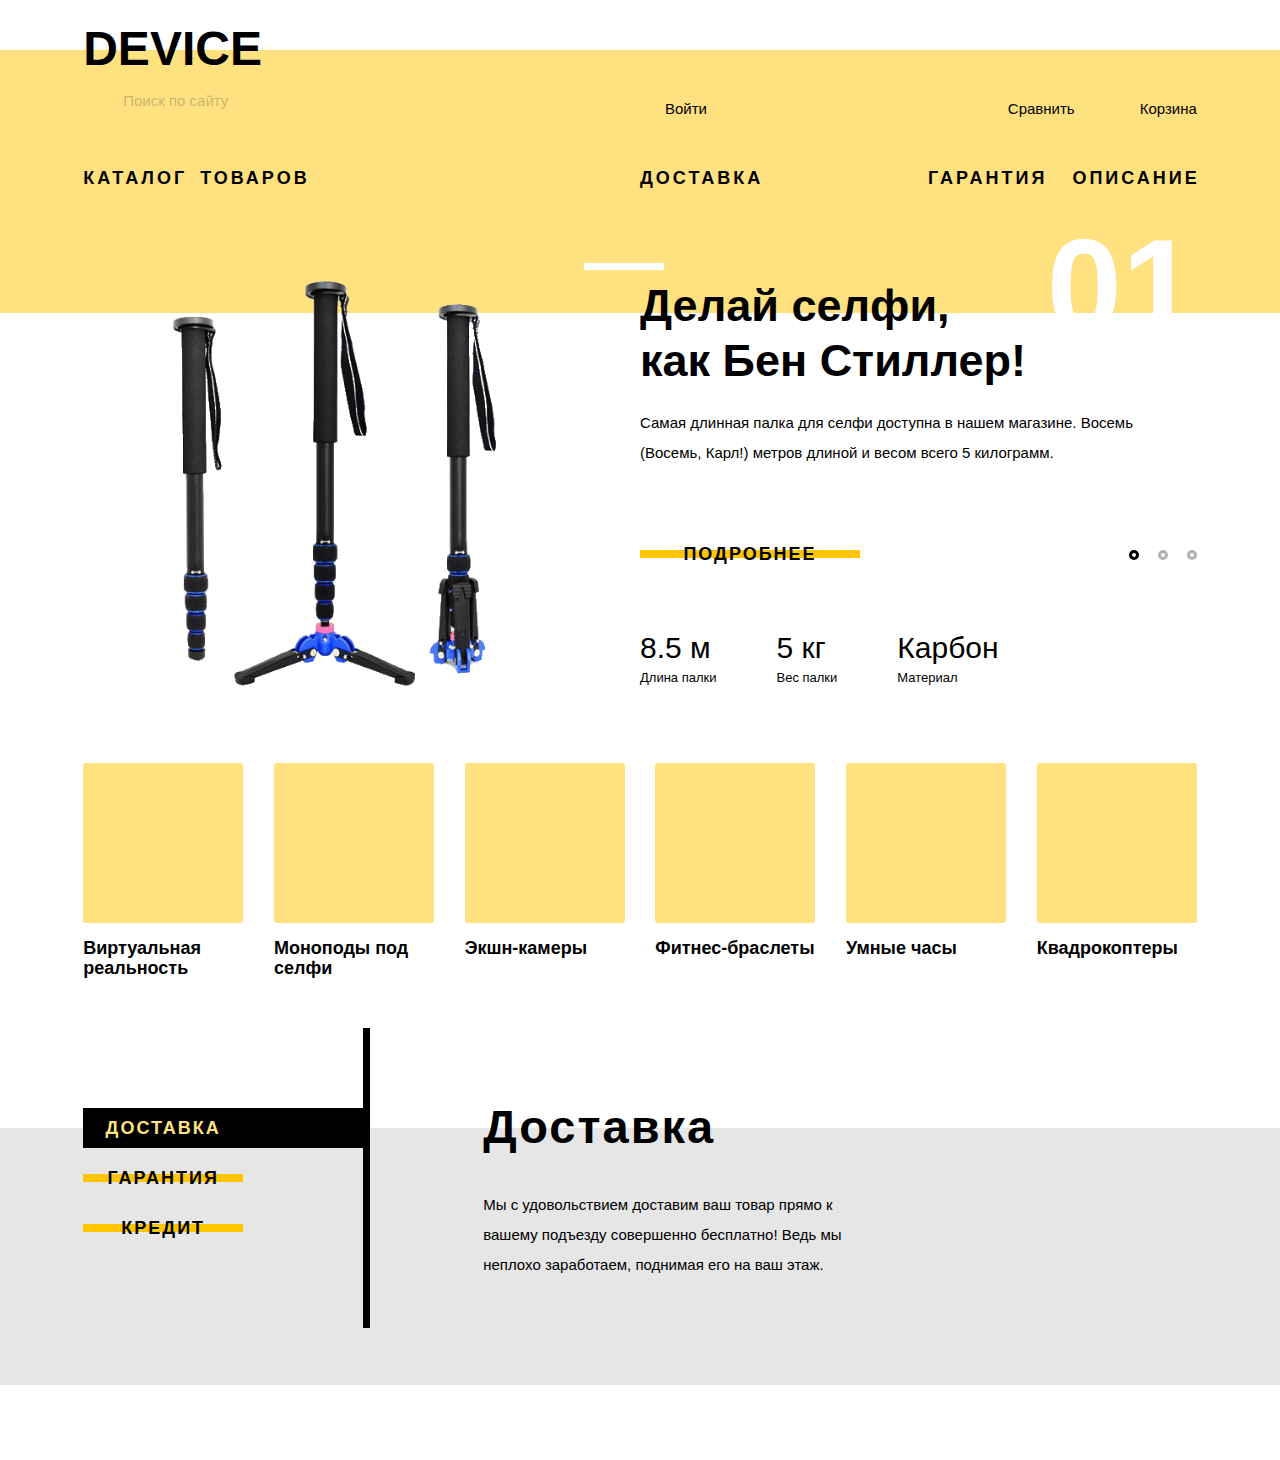
==== device/index.html @ 0581a202 "initial device" ====
<!DOCTYPE html><html lang="ru"><head>	<meta charset="UTF-8">	<meta name="viewport" content="width=device-width, initial-scale=1">	<title>Device</title>	<link rel="stylesheet" href="css/normalize.css">	<link rel="stylesheet" href="css/style.min.css">	<link rel="stylesheet" href="css/smooth-display.css"><link rel="apple-touch-icon" sizes="180x180" href="img/icons/apple-touch-icon.png">
<link rel="icon" type="image/png" sizes="32x32" href="img/icons/favicon-32x32.png">
<link rel="icon" type="image/png" sizes="16x16" href="img/icons/favicon-16x16.png">
<link rel="manifest" href="img/icons/manifest.json">
<link rel="mask-icon" href="img/icons/safari-pinned-tab.svg" color="#4a4a4a">
<link rel="shortcut icon" href="img/icons/favicon.ico">
<meta name="apple-mobile-web-app-title" content="Device">
<meta name="application-name" content="Device">
<meta name="msapplication-TileColor" content="#e6e6e6">
<meta name="msapplication-TileImage" content="img/icons/mstile-144x144.png">
<meta name="msapplication-config" content="img/icons/browserconfig.xml">
<meta name="theme-color" content="#f7f7f7"></head><body>	<header class="header">		<div class="header__wrapper">			<h1 class="logo logo--black"><span class="header__title">Магазин электронных товаров</span> <a>Device</a></h1>					<nav class="main-nav main-nav--closed main-nav--nojs">				<button type="button" class="hamburger"></button>				<div class="main-nav__wrapper">					<ul class="menu-user menu-user--header">						<li><a href="" class="menu-user__link menu-user__link--enter">Войти</a></li>						<li><a href="" class="menu-user__link menu-user__link--compare">Сравнить</a></li>						<li><a href="" class="menu-user__link menu-user__link--cart">Корзина</a></li>					</ul>					<ul class="menu-main menu-main--header">						<li class="menu-main__item catalog-menu"><a class="menu-main__link catalog-menu__title" href="#">Каталог <span class="menu-main__vh">товаров</span></a>							<ul class="catalog-menu__items">								<li class="catalog-menu__list">									<ul>										<li class="catalog-menu__item "><a href="">Виртуальная реальность</a></li>										<li class="catalog-menu__item "><a href="">Моноподы для селфи</a></li>										<li class="catalog-menu__item "><a href="">Экшн-камеры</a></li>										<li class="catalog-menu__item "><a href="">Экшн-камеры</a></li>									</ul>								</li>								<li class="catalog-menu__list">									<ul>										<li class="catalog-menu__item "><a href="">Фитнесс-браслеты</a></li>										<li class="catalog-menu__item "><a href="">Умные часы</a></li>									</ul>								</li>								<li class="catalog-menu__list">									<ul>										<li class="catalog-menu__item "><a href="">Квадрокоптеры</a></li>									</ul>								</li>							</ul>						</li>						<li class="menu-main__item"><a class="menu-main__link" href="#">Доставка</a></li>						<li class="menu-main__item"><a class="menu-main__link" href="#">Гарантия</a></li>						<li class="menu-main__item"><a class="menu-main__link" href="#">Описание</a></li>					</ul>				</div>			</nav>			<form class="search">				<label for="search-input"></label>				<input type="text" placeholder="Поиск по сайту" id="search-input">				<a href="#" class="search__btn">Найти</a>									</form>		</div>	</header>	<article class="top-goods">		<div class="top-goods__wrapper slyder">			<h2 class="top-goods__title">Популярные товары</h2>			<input type="radio" checked name="top-goods-toogle" class="slyder__input" id="top-goods-input-1">			<input type="radio" name="top-goods-toogle" class="slyder__input" id="top-goods-input-2">			<input type="radio" name="top-goods-toogle" class="slyder__input" id="top-goods-input-3">			<div class="top-goods__items slyder__items">				<section class="top-goods__item top-goods__item--self slyder__item--f">					<h3 class="top-goods__item-title">Палка для селфи</h3>					<div class="top-goods__image">						<img src="img/self.png" alt="Палка для селфи">					</div>					<div class="top-goods__content">						<strong class="top-goods__appeal">Делай селфи, <br>	как Бен Стиллер! </strong>						<p class="top-goods__desctiption">Самая длинная палка для селфи доступна в нашем магазине. Восемь (Восемь, Карл!) метров длиной и весом всего 5 килограмм.</p>						<section class="top-goods__features">							<h4 class="top-goods__features-title">Характеристики</h4>							<p class="top-goods__features-block">								<b class="top-goods__features-text">Длина палки</b>								<span class="top-goods__features-index">8.5 м</span>							</p>							<p class="top-goods__features-block">								<b class="top-goods__features-text">Вес палки</b>								<span class="top-goods__features-index">5 кг</span>							</p>							<p class="top-goods__features-block">								<b class="top-goods__features-text">Материал</b>								<span class="top-goods__features-index">Карбон</span>							</p>						</section>						<a href="" class="btn__unfold top-goods__features-btn">Подробнее</a>					</div>				</section>				<section class="top-goods__item top-goods__item--braslet slyder__item--f">					<h3 class="top-goods__item-title">Фитнес браслеты</h3>					<div class="top-goods__image">						<img src="img/braslet.png" alt="Фитнес браслет">					</div>					<div class="top-goods__content">						<strong class="top-goods__appeal">Худеем <br>правильно!</strong>						<p class="top-goods__desctiption">Мотивирующие фитнесс-браслеты помогут найти в себе силы не пропускать занятия и соблюдать диету.</p>						<section class="top-goods__features">							<h4 class="top-goods__features-title">Характеристики</h4>							<p class="top-goods__features-block">								<b class="top-goods__features-text">Без подзарядки</b>								<span class="top-goods__features-index">48 часов</span>							</p>						</section>						<a href="" class="btn__unfold top-goods__features-btn">Подробнее</a>					</div>				</section>				<section class="top-goods__item top-goods__item--dron slyder__item--f">					<h3 class="top-goods__item-title">Дрон</h3>					<div class="top-goods__image top-goods__image--small">						<img src="img/dron.png" alt="Дрон">					</div>					<div class="top-goods__content">						<strong class="top-goods__appeal">Порхает как бабочка,<br> жалит как пчела!</strong>						<p class="top-goods__desctiption">Этот обычный, на первый взгляд, квадрокоптер оснащен мощным лазером, замаскированным под стандартную камеру.</p>						<section class="top-goods__features">							<h4 class="top-goods__features-title">Характеристики</h4>							<p class="top-goods__features-block">								<b class="top-goods__features-text">Дальность полета</b>								<span class="top-goods__features-index">800 м</span>							</p>							<p class="top-goods__features-block">								<b class="top-goods__features-text">Радиус поражения</b>								<span class="top-goods__features-index">50 м</span>							</p>						</section>						<a href="" class="btn__unfold top-goods__features-btn">Подробнее</a>					</div>				</section>			</div>			<div class="top-goods__toggle">				<label class="effect-reverse" for="top-goods-input-1"></label>				<label class="effect-reverse" for="top-goods-input-2"></label>				<label class="effect-reverse" for="top-goods-input-3"></label>			</div>		</div>	</article>	<section class="categories">		<h2 class="categories__title">Категории товаров</h2>		<ul class="categories__items">			<li><a href="" class="categories__item categories__item--vr">Виртуальная реальность</a></li>			<li><a href="" class="categories__item categories__item--self">Моноподы под селфи</a></li>			<li><a href="" class="categories__item categories__item--camera">Экшн-камеры</a></li>			<li><a href="" class="categories__item categories__item--braslet">Фитнес-браслеты</a></li>			<li><a href="" class="categories__item categories__item--clock">Умные часы</a></li>			<li><a href="" class="categories__item categories__item--kvadro">Квадрокоптеры</a></li>		</ul>	</section>	<div class="services">		<article class="services__wrapper">			<h2 class="services__main-title">Дополнительный услуги</h2>			<input type="radio" class="slyder__input" name="services-toogle" id="services-toggle-input-1" checked>			<input type="radio" class="slyder__input" name="services-toogle" id="services-toggle-input-2">			<input type="radio" class="slyder__input" name="services-toogle" id="services-toggle-input-3">			<ul class="services__items slyder__items">				<li class="services__item services__item--delivery slyder__item">					<h3 class="services__title">Доставка</h3>					<p class="services__desctiption">Мы с удовольствием доставим ваш товар прямо к вашему подъезду совершенно бесплатно! Ведь мы неплохо заработаем, поднимая его на ваш этаж.</p>				</li>				<li class="services__item services__item--garant slyder__item">					<h3 class="services__title">Гарантия</h3>					<p class="services__desctiption">Если из-за возгарания купленного у нас товара у вас сгорит дом — не переживайте, мы выдадим вам новый. Товар, не дом, конечно же.</p>				</li>				<li class="services__item services__item--credit slyder__item">					<h3 class="services__title">Кредит</h3>					<p class="services__desctiption">Залезть в долговую яму стало проще! Кредитные консультанты подберут для вас наиболее выгодные условия кредита. Выгодные для нашего банка, разумеется.</p>				</li>						</ul>			<div class="services__toggle">				<label class="services__toggle-item" for="services-toggle-input-1">Доставка</label>				<label class="services__toggle-item" for="services-toggle-input-2">Гарантия</label>				<label class="services__toggle-item" for="services-toggle-input-3">Кредит</label>			</div>		</article>	</div>	<!-- <section class="partners">		<h2 class="visually-hidden">Партнеры компании</h2>		<img width="260" height="100" src="img/logo-dj.jpg" alt="Компания DJI">		<img width="260" height="100" src="img/logo-sp.jpg" alt="Компания SP Gadgets">		<img width="260" height="100" src="img/logo-go.jpg" alt="Компания GoPro">		<img width="260" height="100" src="img/logo-vv.jpg" alt="Компания Vive">	</section>	<div class="info__wrapper">		<section class="info">			<h2>О нас</h2>				<p>Огромный выбор гаджетов не оставит равнодушным гика, который есть в каждом из нас.</p> 				<p>Мы можем доставить ваш товар в самые отдаленные точки России! DEVICE работает со многими транспортными компаниями:</p>				<ul>					<li>Деловые Линии</li>					<li>Автотрейдинг</li>					<li>ЖелДорЭкспедиция</li>				</ul>			<a class="btn btn__unfold btn__unfold--font info__btn" href="">Подробнее о нас</a>		</section>		<section class="info">			<h2>Контакты</h2>				<p>Вы можете забрать товар сами, заехав в наш офис. Заодно, вы сможете проверить работоспособность покупки. Всякое бывает.</p>				<figure class="info__map">						<a href="map.html" target="blank"><img width="560" height="222" alt="Карта проезда" src="img/map.jpg"></a>				</figure>			<a href="message.html" target="blank" class="btn btn__unfold btn__unfold--font info__btn" id="write-btn">Напишите нам</a>		</section>		<section class="modal-map smooth-display__elem--hide">			<h2 class="visually-hidden">Карта</h2>			<button type="button" class="btn btn__switch modal-map__btn-switch"></button>			<iframe src="https://www.google.com/maps/embed?pb=!1m18!1m12!1m3!1d2249.00162198995!2d37.540780235084306!3d55.68895955628833!2m3!1f0!2f0!3f0!3m2!1i1024!2i768!4f13.1!3m3!1m2!1s0x0%3A0x553c69cb728f612!2z0KLQtdCw0YLRgCDQkNGA0LzQtdC90LAg0JTQttC40LPQsNGA0YXQsNC90Y_QvdCw!5e0!3m2!1sru!2sua!4v1494497876961" width="960" height="560" style="border:0" allowfullscreen></iframe>		</section>	</div>	<footer class="footer">		<div class="container--center">			<div class="row row--mb50">				<a class="logo logo--yellow">Device</a>				<ul class="menu-user menu-user--footer">						<li><a href="" class="menu-user__link menu-user__link--footer menu-user__link--enter">Войти</a></li>						<li><a href="" class="menu-user__link menu-user__link--footer menu-user__link--compare">Сравнить</a></li>						<li><a href="" class="menu-user__link menu-user__link--footer menu-user__link--cart">Корзина</a></li>				</ul>			</div>			<div class="row row--mb50">				<address class="footer__adress">г. Москва, ул. Строителей, 15</address>				<ul class="menu-main menu-main--footer menu-main--font">					<li class="menu-main__item effect"><a href="">Доставка</a></li>					<li class="menu-main__item effect"><a href="">Гарантия</a></li>					<li class="menu-main__item effect"><a href="">Описание</a></li>				</ul>				<span class="footer__phone">Тел.: +7 (495) 495-95-95</span>			</div>			<div class="row">				<div class="footer__decor decor decor--yellow"></div>				<p class="footer__social">					<b class="visually-hidden">Подпишитесь на новости!</b>					<a href="" class="footer__social-item footer__social-item--fb effect30-60-10">Фейсбук</a>					<a href="" class="footer__social-item footer__social-item--insta effect30-60-10">Инстаграмм</a>					<a href="" class="footer__social-item footer__social-item--twit effect30-60-10">Твиттер</a>				</p>				<p class="footer__copyright">Разработано в <a class="footer__copyright__link" href="http://htmlacademy.ru">HTML Academy</a></p>     			</div>		</div>	</footer>	<div class="message__wrapper smooth-display__elem--hide">		<article class="message message--pop">			<h2 class="visually-hidden">Форма для отправки сообщений</h2>			<button class="btn btn__switch message__btn-switch"></button>			<form class="form" action="#" method="POST" name="message-form">				<p class="form__item form__name">					<label for="user-name">Ваше имя</label>					<input id="user-name" type="text" placeholder="Представьтесь пожалуйста">				</p>				<p class="form__item form__email">					<label for="user-email">Ваш e-mail</label>					<input id="user-email" type="email" placeholder="Для отправки ответа">				</p>				<p class="form__item form__text">					<label for="user-msg">Текст письма:</label>					<textarea name="form__text"  id="user-msg" placeholder="В свободной форме"></textarea>				</p>				<button class="btn btn__unfold btn__unfold--font form__btn">Отправить</button>			</form>		</article>	</div> -->	<script src="js/smooth-display.js"></script>	<script src="js/hamburger.js"></script>	<script src="js/main.js"></script></body></html>
---- device/css/style.min.css ----
@charset "UTF-8";@font-face{font-family:"Gilroy";src:url(../../fonts/gilroyextrabold.woff2),url(../../fonts/gilroyextrabold.woff);font-weight:900}@font-face{font-family:"Gilroy";src:url(../../fonts/gilroylight.woff2),url(../../fonts/gilroylight.woff);font-weight:400}@font-face{font-family:"Open Sans";src:url(../../fonts/opensanslight.woff2),url(../../fonts/opensanslight.woff);font-weight:300}@font-face{font-family:"Open Sans";src:url(../../fonts/opensans.woff2),url(../../fonts/opensans.woff);font-weight:400}body{min-width:320px}h1,h2,h3,h4,h5,h6,p{margin:0}input,textarea{font:inherit;text-transform:inherit;color:inherit;background-color:transparent}a{color:inherit}img{max-width:100%;height:auto}address{font-style:normal}.header{margin-top:40px;background-color:#ffe27f}.header__wrapper{position:relative;padding-top:35px;padding-bottom:30px;width:87%;max-width:1160px;margin:0 auto}.hamburger,.header__title{position:absolute;padding:0;border:0}.header__title{margin:-1px;clip:rect(0 0 0 0);overflow:hidden;width:1px;height:1px}.hamburger{top:0;right:0;width:50px;height:50px;font:inherit;text-transform:inherit;color:inherit;text-decoration:none;text-align:center;font-size:0;cursor:pointer;outline:0}.hamburger,.hamburger:hover{background-color:transparent}.main-nav--closed .hamburger::before{content:"";display:block;position:absolute;top:13px;right:0;width:36px;height:2px;background-color:#fff;box-shadow:0 10px 0 #fff,0 20px 0 #fff}.main-nav--closed .hamburger:active::before{background-color:rgba(255,255,255,.5);box-shadow:0 10px 0 rgba(255,255,255,.5),0 20px 0 rgba(255,255,255,.5)}.main-nav--closed .hamburger:hover::before{background-color:rgba(255,255,255,.8);box-shadow:0 10px 0 rgba(255,255,255,.8),0 20px 0 rgba(255,255,255,.8)}.main-nav--opened .hamburger{left:0;right:auto}.main-nav--opened .hamburger::after,.main-nav--opened .hamburger::before{content:"";display:block;position:absolute;top:24px;left:-5px;width:36px;height:2px;background-color:#fff}.main-nav--opened .hamburger::before{-webkit-transform:rotate(45deg);transform:rotate(45deg)}.main-nav--opened .hamburger::after{-webkit-transform:rotate(-45deg);transform:rotate(-45deg)}.main-nav--opened .hamburger:active:after,.main-nav--opened .hamburger:active:before{background-color:rgba(255,255,255,.5)}.main-nav--opened .hamburger:hover:after,.main-nav--opened .hamburger:hover:before{background-color:rgba(255,255,255,.8)}.logo{font-family:"Gilroy",sans-serif;text-transform:uppercase;font-size:48px;line-height:1;font-weight:900;cursor:pointer;transition:color .3s ease}.logo--black{position:absolute;top:-24px;left:0;color:#000}.logo--black:hover{color:#444}.logo--black:active{opacity:.6}.logo--yellow{color:#ffe27f}.logo--yellow:hover{color:#ffc600}.btn__switch:active:after,.btn__switch:active:before,.logo--yellow:active{opacity:.3}.main-nav{position:relative;min-height:50px}.search{position:absolute;top:45px;left:0;cursor:pointer}.search input,.search__btn{font-family:'Open Sans',sans-serif;font-size:15px;color:#000;font-weight:300;line-height:1;letter-spacing:normal;background-color:transparent}.search input{outline:0;z-index:10;position:relative;width:120px;padding:0;border:0}.search label{display:inline-block;vertical-align:top;width:16px;height:18px;margin-right:15px;color:rgba(0,0,0,.3);background-image:url(../../img/sprite-header.png);background-repeat:no-repeat;background-position:-60px 2px;-webkit-filter:opacity(.8);filter:opacity(.8);cursor:pointer}.search__btn{display:none;position:absolute;top:-15px;left:320px;width:50px;padding:17px;text-align:center;text-decoration:none;border:2px solid #000;-webkit-animation:smooth-hide .3s;animation:smooth-hide .3s}.search input::-webkit-input-placeholder{color:rgba(68,68,68,.3);text-indent:0;transition:.5s ease}.search input:-moz-placeholder,.search input::-moz-placeholder{color:rgba(68,68,68,.3);text-indent:0;transition:.5s ease}.search input:-ms-input-placeholder{color:rgba(68,68,68,.3);text-indent:0;transition:.5s ease}.search input:hover::-webkit-input-placeholder{color:rgba(68,68,68,.6);text-indent:0}.search input:hover:-moz-placeholder,.search input:hover::-moz-placeholder{color:rgba(68,68,68,.6);text-indent:0}.search input:hover:-ms-input-placeholder{color:rgba(68,68,68,.6);text-indent:0}.search input:focus::-webkit-input-placeholder{color:rgba(68,68,68,.6);text-indent:500px}.search input:focus:-moz-placeholder,.search input:focus::-moz-placeholder{color:rgba(68,68,68,.6);text-indent:500px}.search input:focus:-ms-input-placeholder{color:rgba(68,68,68,.6);text-indent:500px}.menu-user{list-style:none;padding:0;margin:0}.menu-user__link{position:relative;display:block;padding:15px 20px 15px 45px;border-bottom:1px solid #efd58e;border-top:1px solid #ffeaae;font-family:'Open Sans',sans-serif;font-size:15px;color:#000;font-weight:300;line-height:18px;letter-spacing:normal;text-decoration:none;background-color:#ffe393}.menu-user__link:hover{background-color:#ffeaae;border-top-color:#ffeaae;border-bottom-color:#ffeaae}.menu-user__link:active{background-color:#efd58e;border-top-color:#efd58e;color:rgba(0,0,0,.3)}.menu-user__link:before{-webkit-filter:brightness(0);filter:brightness(0);content:"";position:absolute;top:20px;left:20px;background-image:url(../../img/sprite-header.png);background-repeat:no-repeat}.menu-user__link--cart:before{width:12px;height:12px;background-position:-1px -1px;top:19px}.menu-user__link--compare:before{width:12px;height:10px;background-position:-13px -1px}.menu-user__link--enter:before{width:13px;height:12px;background-position:-27px -1px}.catalog-menu__list ul,.menu-main{list-style:none;padding:0;margin:0}.menu-main__link{display:block;padding:15px 20px;border-bottom:1px solid #efd58e;border-top:1px solid #ffeaae;font-family:'Gilroy',sans-serif;font-size:18px;color:#000;font-weight:900;line-height:20px;letter-spacing:3px;text-decoration:none;word-spacing:5px;text-transform:uppercase;background-color:#ffe393}.catalog-menu__item a:hover,.menu-main__link:hover{background-color:#ffeaae;border-top-color:#ffeaae;border-bottom-color:#ffeaae}.catalog-menu__item a:active,.menu-main__link:active{background-color:#efd58e;border-top-color:#efd58e;color:rgba(0,0,0,.3)}.menu-main__vh,.top-goods input[name=top-goods-toogle],input[name=services-toogle]{display:none}.catalog-menu__title{position:relative}.catalog-menu__title:active{background-color:#ffeaae;border-top-color:#ffeaae;color:#000}.catalog-menu__title:after{content:"";display:block;position:absolute;top:17px;left:130px;width:16px;height:16px;background-position:-42px -1px;background-image:url(../../img/sprite-header.png);background-repeat:no-repeat}.catalog-menu__items{list-style:none;padding:0;margin:0;background-color:#ffe393}.catalog-menu__item a{display:block;padding:15px 20px 15px 25px;border-bottom:1px solid #efd58e;border-top:1px solid #ffeaae;font-family:'Open Sans',sans-serif;font-size:15px;color:#000;font-weight:300;line-height:1;letter-spacing:normal;text-decoration:none;word-spacing:5px;background-color:#ffe393}.top-goods{background:linear-gradient(to bottom,#ffe27f 75px,#fff 75px);margin-bottom:75px}.top-goods__wrapper{position:relative;width:87%;max-width:1160px;margin:0 auto}.top-goods__wrapper::before{content:"";display:block;position:absolute;left:0;top:25px;width:60px;height:7px;background-color:#fff}.top-goods__title{position:absolute;width:1px;height:1px;margin:-1px;padding:0;border:0;clip:rect(0 0 0 0);overflow:hidden}.top-goods__item{position:relative;display:-webkit-box;display:flex;-webkit-box-pack:justify;justify-content:space-between;flex-wrap:wrap;-webkit-animation:display-in-order 1s;animation:display-in-order 1s}.top-goods__item::before{content:"";display:block;position:absolute;top:-18px;right:0;font-family:'Gilroy',sans-serif;font-size:135px;color:#fff;font-weight:900;line-height:1;letter-spacing:normal}.top-goods__item--self::before{content:"01"}.top-goods__item--dron::before{content:"03"}.top-goods__item--braslet::before{content:"02"}.top-goods__image{position:relative;z-index:2;box-sizing:border-box;height:300px;width:100%;padding-top:40px;margin:0 auto 20px}.top-goods__image--small{padding-top:100px}.top-goods__image img{display:block;max-height:100%;margin:0 auto}.top-goods__appeal,.top-goods__desctiption{overflow:hidden;color:#000;letter-spacing:normal;margin-bottom:15px}.top-goods__appeal{display:block;height:60px;font-family:'Gilroy',sans-serif;font-size:25px;font-weight:900;line-height:30px;-webkit-animation:display-in-order 1.5s;animation:display-in-order 1.5s}.top-goods__desctiption{min-height:96px;font-family:'Open Sans',sans-serif;font-size:15px;font-weight:300;line-height:24px;-webkit-animation:display-in-order 2s;animation:display-in-order 2s}@-webkit-keyframes display-in-order{0%{opacity:0}to{opacity:1}}@keyframes display-in-order{0%{opacity:0}to{opacity:1}}@-webkit-keyframes display-in-order2{0%,50%{opacity:0}to{opacity:1}}@keyframes display-in-order2{0%,50%{opacity:0}to{opacity:1}}.top-goods__item-title{position:absolute;width:1px;height:1px;margin:-1px;padding:0;border:0;clip:rect(0 0 0 0);overflow:hidden}.top-goods__content{position:relative;display:-webkit-box;display:flex;-webkit-box-orient:vertical;-webkit-box-direction:normal;flex-direction:column;-webkit-box-pack:justify;justify-content:space-between;width:100%}.top-goods__features{display:-webkit-box;display:flex;flex-wrap:wrap;-webkit-box-ordinal-group:2;order:1;margin-top:auto;-webkit-animation:display-in-order 2s;animation:display-in-order 2s}.top-goods__features-title{position:absolute;width:1px;height:1px;margin:-1px;padding:0;border:0;clip:rect(0 0 0 0);overflow:hidden}.top-goods__features-block{display:-webkit-box;display:flex;-webkit-box-orient:vertical;-webkit-box-direction:reverse;flex-direction:column-reverse;margin-right:25px;margin-top:25px}.top-goods__features-block:last-child,.top-goods__toggle label:last-child{margin-right:0}.top-goods__features-index{font-family:'Gilroy',sans-serif;font-size:25px;color:#000;font-weight:400;line-height:25px;letter-spacing:normal;margin-bottom:5px}.top-goods__features-text{font-family:'Open Sans',sans-serif;font-size:13px;color:#000;font-weight:300;line-height:20px;letter-spacing:normal}.top-goods__features-btn{width:180px;-webkit-animation:display-in-order2 2s;animation:display-in-order2 2s}.top-goods__toggle{position:absolute;top:517px;right:0}.top-goods__toggle label{display:inline-block;width:4px;height:4px;margin-right:15px;border:3px solid #000;border-radius:50%;background-color:#fff;cursor:pointer;opacity:.3}input[id=services-toggle-input-1]:checked~.services__toggle label:nth-child(1),input[id=services-toggle-input-2]:checked~.services__toggle label:nth-child(2),input[id=services-toggle-input-3]:checked~.services__toggle label:nth-child(3),input[id=top-goods-input-1]:checked~.top-goods__toggle label:nth-child(1),input[id=top-goods-input-2]:checked~.top-goods__toggle label:nth-child(2),input[id=top-goods-input-3]:checked~.top-goods__toggle label:nth-child(3){opacity:1}.slyder__item,.slyder__item--f{display:none;-webkit-animation:sliding 1s;animation:sliding 1s}.slyder__input[id*=input-1]:checked~.slyder__items .slyder__item--f:nth-child(1),.slyder__input[id*=input-2]:checked~.slyder__items .slyder__item--f:nth-child(2),.slyder__input[id*=input-3]:checked~.slyder__items .slyder__item--f:nth-child(3){display:-webkit-box;display:flex}.slyder__input[id*=input-1]:checked~.slyder__items .slyder__item:nth-child(1),.slyder__input[id*=input-2]:checked~.slyder__items .slyder__item:nth-child(2),.slyder__input[id*=input-3]:checked~.slyder__items .slyder__item:nth-child(3){display:block}@-webkit-keyframes sliding{0%{-webkit-transform:translateX(-500px);transform:translateX(-500px);opacity:0}to{-webkit-transform:translateX(0);transform:translateX(0);opacity:1}}@keyframes sliding{0%{-webkit-transform:translateX(-500px);transform:translateX(-500px);opacity:0}to{-webkit-transform:translateX(0);transform:translateX(0);opacity:1}}.btn__unfold{padding:0;border:0;font:inherit;cursor:pointer;text-decoration:none;text-align:center;display:inline-block;margin:16px 0;font-family:'Gilroy',sans-serif;font-size:18px;color:#000;font-weight:900;line-height:8px;letter-spacing:2px;text-transform:uppercase;background-color:#ffc600;transition:padding .2s ease,margin .2s ease}.btn__unfold:hover{margin:0;padding:16px 0}.btn__unfold:active{color:rgba(0,0,0,.3)}.btn__switch{width:54px;height:54px;border-radius:50%;background-color:rgba(255,198,0,.5);transition:background-color .3s}.btn__switch:hover{background-color:#ffc600}.btn__switch:after,.btn__switch:before{content:"";position:absolute;width:26px;height:2px;background-color:#fff;top:0;left:0;right:0;bottom:0;margin:auto;transition:transform .3s;transition:transform .3s,-webkit-transform .3s}.btn__switch:before{-webkit-transform:rotate(45deg);transform:rotate(45deg)}.btn__switch:after{-webkit-transform:rotate(-45deg);transform:rotate(-45deg)}.btn__switch:hover:before{-webkit-transform:rotate(135deg);transform:rotate(135deg)}.btn__switch:hover:after{-webkit-transform:rotate(45deg);transform:rotate(45deg)}.categories{width:87%;max-width:1160px;margin:0 auto 50px}.categories__title{position:absolute;width:1px;height:1px;margin:-1px;padding:0;border:0;clip:rect(0 0 0 0);overflow:hidden}.categories__items{list-style:none;padding:0;margin:0;display:-webkit-box;display:flex;justify-content:space-around;flex-wrap:wrap;-webkit-box-align:start;align-items:flex-start}.categories__items li{margin-bottom:20px}.categories__item{position:relative;display:block;width:130px;padding-top:140px;font-family:'Gilroy',sans-serif;font-size:15px;color:#000;font-weight:900;line-height:20px;letter-spacing:normal;text-decoration:none}.categories__item::before{content:"";display:block;position:absolute;top:0;left:0;width:130px;height:130px;border-radius:3px;background-color:#ffe27f;background-image:url(../../img/categories.png);background-repeat:no-repeat;background-size:768px 128px;transition:background-color .3s}.categories__item--vr:before{background-position:0 0}.categories__item--self:before{background-position:-130px 0}.categories__item--camera:before{background-position:-253px 0}.categories__item--braslet:before{background-position:-512px 0}.categories__item--clock:before{background-position:-384px 0}.categories__item--kvadro:before{background-position:-638px 0}.categories__item:hover:before{background-color:#ffc600}.categories__item:active{opacity:.3}@-webkit-keyframes slide-delivery{0%{-webkit-transform:translateX(-200px);transform:translateX(-200px);opacity:0}60%{-webkit-transform:translateX(0);transform:translateX(0);opacity:1;background-position:top 85px right 0}to{background-position:top 85px right 70px}}@keyframes slide-delivery{0%{-webkit-transform:translateX(-200px);transform:translateX(-200px);opacity:0}60%{-webkit-transform:translateX(0);transform:translateX(0);opacity:1;background-position:top 85px right 0}to{background-position:top 85px right 70px}}@-webkit-keyframes slide-garant{0%{-webkit-transform:scale(.1);transform:scale(.1);opacity:0}60%{-webkit-transform:scale(1.2);transform:scale(1.2);opacity:1}to{-webkit-transform:scale(1);transform:scale(1)}}@keyframes slide-garant{0%{-webkit-transform:scale(.1);transform:scale(.1);opacity:0}60%{-webkit-transform:scale(1.2);transform:scale(1.2);opacity:1}to{-webkit-transform:scale(1);transform:scale(1)}}@-webkit-keyframes slide-credit{0%{-webkit-transform:translateY(-200px);transform:translateY(-200px);opacity:0;background-position:top 85px right 70px}60%{-webkit-transform:translateY(0);transform:translateY(0);opacity:1;background-position:top 155px right 70px}to{background-position:top 85px right 70px}}@keyframes slide-credit{0%{-webkit-transform:translateY(-200px);transform:translateY(-200px);opacity:0;background-position:top 85px right 70px}60%{-webkit-transform:translateY(0);transform:translateY(0);opacity:1;background-position:top 155px right 70px}to{background-position:top 85px right 70px}}.services{margin-bottom:75px;background-image:linear-gradient(to bottom,transparent 100px,#e6e6e6 100px)}.services__wrapper{position:relative;width:87%;max-width:1160px;margin:0 auto}.services__main-title{position:absolute;width:1px;height:1px;margin:-1px;padding:0;border:0;clip:rect(0 0 0 0);overflow:hidden}.services__items{list-style:none;padding:0;margin:0}.services__item{padding-top:190px;padding-bottom:50px;background-repeat:no-repeat;background-position:top 0 center}.services__item--delivery{background-image:url(../../img/runman.png);background-position:top 30px center}.services__item--garant{background-image:url(../../img/warranty.png)}.services__item--credit{background-image:url(../../img/credit.png);background-position:top 10px center}.services__title{font-family:'Gilroy',sans-serif;font-size:25px;color:#000;font-weight:900;line-height:25px;letter-spacing:2px;margin-bottom:15px;margin-top:20px;text-align:center}.services__desctiption{height:120px;max-width:480px;margin:0 auto;overflow:hidden;font-family:'Open Sans',sans-serif;font-size:15px;color:#000;font-weight:300;line-height:24px;letter-spacing:normal;text-align:center}.services__toggle{position:absolute;bottom:20px;right:0;left:0;text-align:center;font-size:0}.services__toggle-item{display:inline-block;width:4px;height:4px;margin-right:15px;border:3px solid #000;border-radius:50%;background-color:#fff;cursor:pointer;opacity:.3}.services__toggle-item:last-child{margin-right:0}@media (min-width:768px){.header{margin-top:40px}.header__wrapper{padding-top:40px;padding-bottom:20px}.hamburger{display:none}.logo--black{top:-24px}.main-nav__wrapper{display:block}.menu-user{display:-webkit-box;display:flex;-webkit-box-align:center;align-items:center;flex-wrap:wrap;width:60%;margin-left:40%;margin-bottom:50px}.menu-user__link{padding:0 0 0 25px;border:0;background-color:transparent}.menu-user__link::before{top:4px;left:0}.menu-user__link:active,.menu-user__link:hover{background-color:transparent;opacity:.6}.menu-user__link:active{color:#000;opacity:.3}.menu-user li{margin-left:40px}.menu-user li:first-child{margin-right:auto;margin-left:0}.menu-user--footer{width:330px;color:rgba(255,255,255,.7)}.menu-user__link--footer:hover{color:#fff}.menu-user__link--footer:active{color:rgba(255,255,255,.3)}.menu-user__link--footer:before{-webkit-filter:saturate(.3);filter:saturate(.3)}.menu-user__link--footer:hover:before{-webkit-filter:saturate(1);filter:saturate(1)}.menu-user__link--footer:active:before{-webkit-filter:saturate(1) opacity(.3);filter:saturate(1) opacity(.3)}.menu-main{display:-webkit-box;display:flex;-webkit-box-pack:justify;justify-content:space-between;flex-wrap:wrap}.menu-main--header{width:100%}.menu-main--header .menu-main__item:nth-child(2){margin-left:0;margin-right:auto}.menu-main--header .menu-main__item:first-child{margin-left:0}.menu-main__item{margin-left:25px}.menu-main--header .menu-main__item:last-child{margin-right:-3px}.catalog-menu__item a,.menu-main__link{display:inline;padding:0;border:0;background-color:transparent;opacity:1;transition:opacity .1s}.catalog-menu__item a:hover,.menu-main__link:hover{opacity:.6}.catalog-menu__item a:active,.menu-main__link:active{opacity:.3}.catalog-menu__item a:active,.catalog-menu__item a:hover,.catalog-menu__title:active,.menu-main__link:active,.menu-main__link:hover{background-color:transparent}.menu-main--footer{width:440px}.catalog-menu{position:relative;width:40%}.catalog-menu__title{display:inline-block;padding-right:25px;margin-bottom:20px}.catalog-menu__title:active{opacity:.6}.catalog-menu__title:after{top:2px;right:0;left:auto}.catalog-menu__items{width:250%;min-height:105px;padding:20px 60px;margin:0 -60px;background-color:#ffe393}.catalog-menu__items--js{position:absolute;top:40px;width:250%;z-index:100}.catalog-menu__list{display:inline-block;vertical-align:top;width:190px;margin-right:40px}.catalog-menu__list:last-child{margin-right:0}.catalog-menu__item{margin-bottom:20px}.top-goods__wrapper::before{left:45%;width:80px}.top-goods__image{width:45%;height:400px;margin-bottom:0;margin-right:5%}.top-goods__content{width:50%;padding-top:55px}.top-goods__appeal{height:72px;margin-bottom:20px;font-family:'Gilroy',sans-serif;font-size:30px;color:#000;font-weight:900;line-height:36px;letter-spacing:normal}.top-goods__desctiption{height:72px;margin-bottom:25px}.top-goods__features-index{font-family:'Gilroy',sans-serif;font-size:30px;color:#000;font-weight:400;line-height:30px;letter-spacing:normal}.top-goods__features-btn{width:220px}.top-goods__toggle{top:279px;bottom:auto}.categories__item{width:160px;padding-top:175px;font-family:'Gilroy',sans-serif;font-size:18px;color:#000;font-weight:900;line-height:20px;letter-spacing:normal}.categories__item::before{content:"";display:block;position:absolute;top:0;left:0;width:160px;height:160px;background-size:auto auto}.categories__item--vr:before{background-position:0 0}.categories__item--self:before{background-position:-160px 0}.categories__item--camera:before{background-position:-320px 0}.categories__item--braslet:before{background-position:-480px 0}.categories__item--clock:before{background-position:-640px 0}.categories__item--kvadro:before{background-position:-800px 0}.services{background-image:linear-gradient(to bottom,transparent 75px,#e6e6e6 75px)}.services__item{padding:50px 170px 50px 220px;background-position:top 85px right 0}.services__item--delivery{-webkit-animation:slide-delivery .5s ease-out;animation:slide-delivery .5s ease-out}.services__item--garant{-webkit-animation:slide-garant .5s ease-out;animation:slide-garant .5s ease-out}.services__item--credit{-webkit-animation:slide-credit .5s ease-out;animation:slide-credit .5s ease-out}.services__title{font-family:'Gilroy',sans-serif;font-size:47px;color:#000;font-weight:900;line-height:47px;letter-spacing:2px;margin:0 0 20px}.services__desctiption{height:120px;font-family:'Open Sans',sans-serif;font-size:15px;color:#000;font-weight:300;line-height:30px;letter-spacing:normal;text-align:left}.services__toggle{position:absolute;top:0;left:0;right:auto;bottom:auto;display:-webkit-box;display:flex;-webkit-box-pack:justify;justify-content:space-between;-webkit-box-orient:vertical;-webkit-box-direction:normal;flex-direction:column;width:160px;height:140px;padding:60px 0;border-right:7px solid #000}.services__toggle-item{display:block;width:160px;height:auto;margin:16px 0;border:0;border-radius:0;font-family:'Gilroy',sans-serif;font-size:18px;color:#000;font-weight:900;line-height:8px;letter-spacing:2px;text-align:center;text-transform:uppercase;background-color:#ffc600;opacity:1;transition:padding .2s,margin .2s,background-color .2s}.services__toggle-item:hover{margin:0;padding:16px 0;background-color:#ffe27f}input[id=services-toggle-input-1]:checked~.services__toggle .services__toggle-item:nth-child(1),input[id=services-toggle-input-2]:checked~.services__toggle .services__toggle-item:nth-child(2),input[id=services-toggle-input-3]:checked~.services__toggle .services__toggle-item:nth-child(3){margin:0;padding:16px 0;color:#ffe27f;background-color:#000;cursor:default}}@media (min-width:980px){.search{top:37px}.search label{margin-right:20px}.search input{width:260px}.search__btn::before{content:"";position:absolute;bottom:-2px;left:-320px;width:320px;height:2px;background-color:#000}.search input:focus~.search__btn{display:block}.search__btn:hover{background-color:#000;color:#fff}.search__btn:active{display:block;color:rgba(255,255,255,.6)}.menu-user{width:50%;margin-left:50%}.menu-main__vh{display:inline}.catalog-menu{width:50%}.catalog-menu__items{width:200%}}@media (min-width:1200px){.header{margin-top:50px}.header__wrapper{padding-top:50px;padding-bottom:30px}.logo--black{top:-25px}.search{top:42px}.top-goods__content{padding-top:40px}.top-goods__image{height:450px}.top-goods__appeal,.top-goods__desctiption{height:110px;font-family:'Gilroy',sans-serif;font-size:45px;color:#000;font-weight:900;line-height:55px;letter-spacing:normal}.top-goods__desctiption{height:90px;font-family:'Open Sans',sans-serif;font-size:15px;font-weight:300;line-height:30px;margin-bottom:30px}.top-goods__features-block{margin-right:60px}.top-goods__toggle{top:308px;right:0}.categories__items{-webkit-box-pack:justify;justify-content:space-between}.categories__items li{margin:0}.services{background-image:linear-gradient(to bottom,transparent 100px,#e6e6e6 100px)}.services__item{padding:75px 320px 75px 400px;background-position:top 85px right 70px}.services__item--delivery{-webkit-animation:slide-delivery .5s ease-out;animation:slide-delivery .5s ease-out}.services__item--garant{-webkit-animation:slide-garant .5s ease-out;animation:slide-garant .5s ease-out}.services__item--credit{-webkit-animation:slide-credit .5s ease-out;animation:slide-credit .5s ease-out}.services__title{margin-bottom:40px;text-align:left}.services__desctiption{max-width:none}.services__toggle{width:280px;padding:80px 0}.services__toggle-item:hover{margin:0;padding:16px 0;background-color:#ffe27f}input[id=services-toggle-input-1]:checked~.services__toggle .services__toggle-item:nth-child(1),input[id=services-toggle-input-2]:checked~.services__toggle .services__toggle-item:nth-child(2),input[id=services-toggle-input-3]:checked~.services__toggle .services__toggle-item:nth-child(3){padding-right:120px}}@media (max-width:767px){.main-nav__wrapper{position:absolute;top:0;left:40px;right:0;z-index:100}.main-nav--closed .main-nav__wrapper{display:none}.main-nav--opened .main-nav__wrapper{display:block}.main-nav--nojs .hamburger,.main-nav--opened~.search{display:none}.main-nav--nojs .main-nav__wrapper{padding-top:50px;display:block;position:static}}
---- device/css/smooth-display.css ----
.smooth-display__elem--anim {
  animation: smooth-display;
  animation-fill-mode: forwards;
}
.smooth-display__elem--anim-reverse {
  animation: smooth-display;
  animation-fill-mode: forwards;
  animation-direction: reverse;
}
.smooth-display__elem--hide {
  display: none;
}
@keyframes smooth-display {
  0% { 
    opacity: 1; 
  }
  100% { 
    opacity: 0; 
  }
}
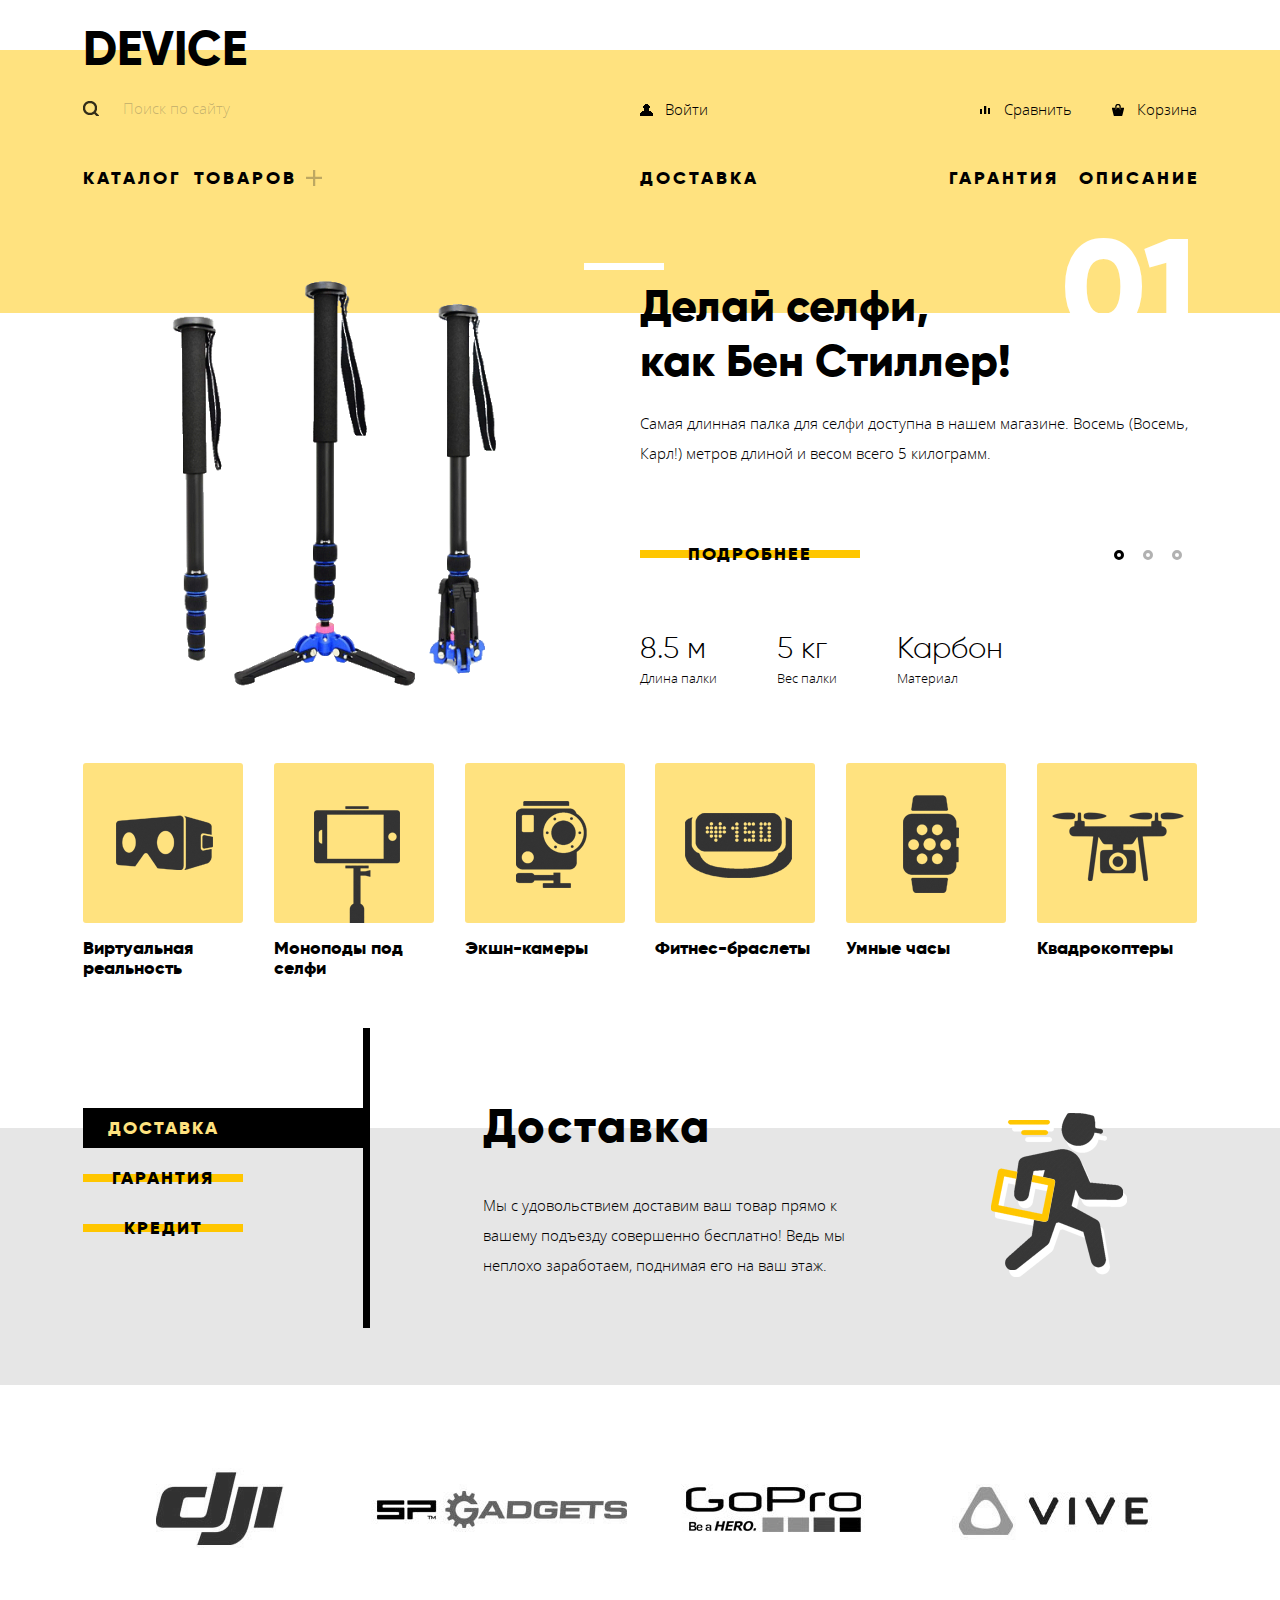
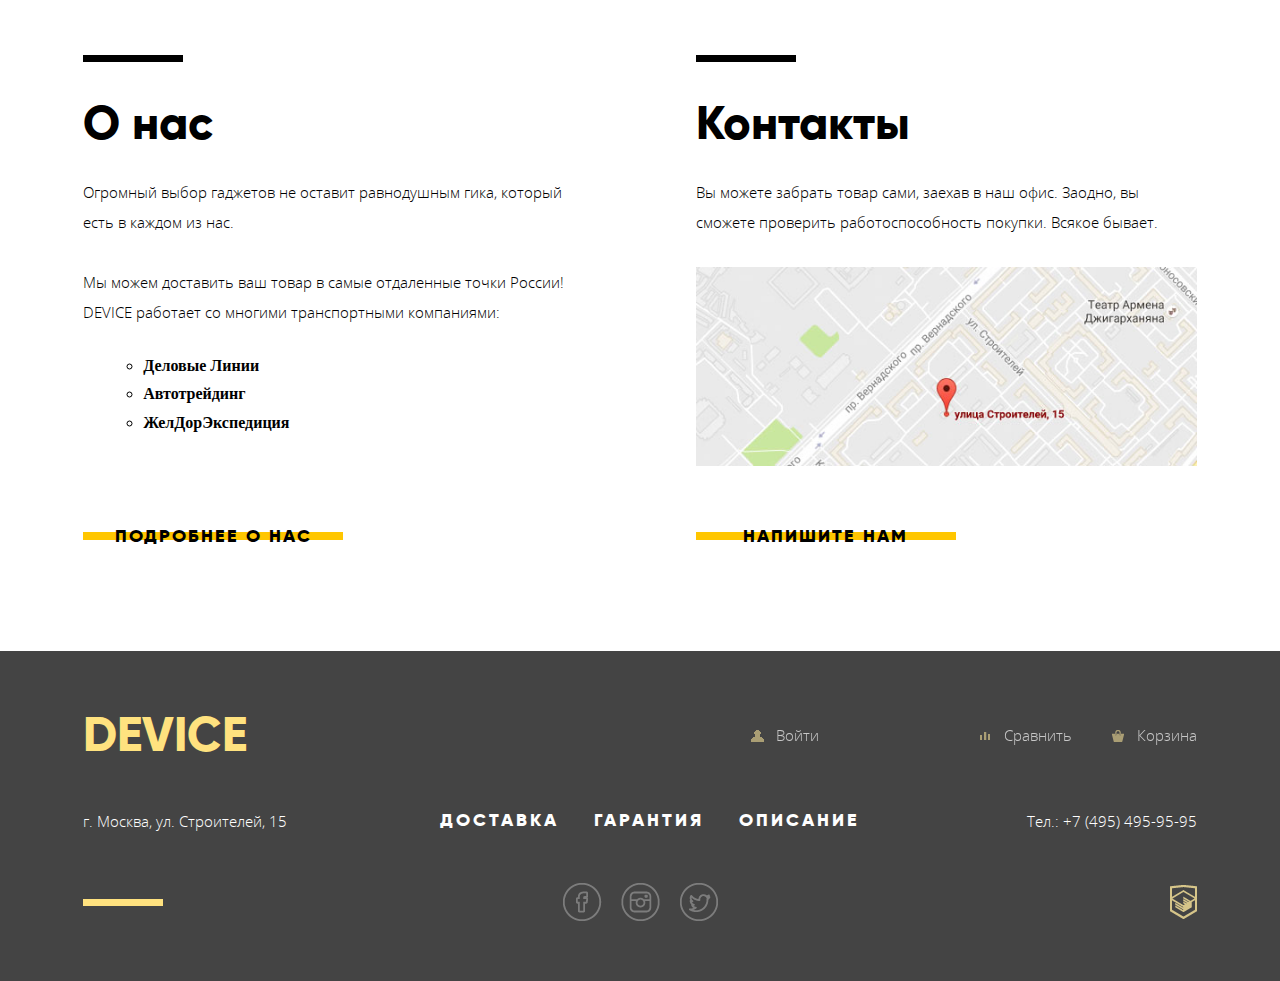
==== commit dd8021d7: "finish map message index" ====
--- a/device/index.html
+++ b/device/index.html
@@ -1,279 +1,270 @@
-<!DOCTYPE html>-<html lang="ru">-<head>-	<meta charset="UTF-8">-	<meta name="viewport" content="width=device-width, initial-scale=1">-	<title>Device</title>-	<link rel="stylesheet" href="css/normalize.css">-	<link rel="stylesheet" href="css/style.min.css">-	<link rel="stylesheet" href="css/smooth-display.css">-<link rel="apple-touch-icon" sizes="180x180" href="img/icons/apple-touch-icon.png">
-<link rel="icon" type="image/png" sizes="32x32" href="img/icons/favicon-32x32.png">
-<link rel="icon" type="image/png" sizes="16x16" href="img/icons/favicon-16x16.png">
-<link rel="manifest" href="img/icons/manifest.json">
-<link rel="mask-icon" href="img/icons/safari-pinned-tab.svg" color="#4a4a4a">
-<link rel="shortcut icon" href="img/icons/favicon.ico">
-<meta name="apple-mobile-web-app-title" content="Device">
-<meta name="application-name" content="Device">
-<meta name="msapplication-TileColor" content="#e6e6e6">
-<meta name="msapplication-TileImage" content="img/icons/mstile-144x144.png">
-<meta name="msapplication-config" content="img/icons/browserconfig.xml">
-<meta name="theme-color" content="#f7f7f7"></head>-<body>-	<header class="header">-		<div class="header__wrapper">-			<h1 class="logo logo--black"><span class="header__title">Магазин электронных товаров</span> <a>Device</a></h1>		-			<nav class="main-nav main-nav--closed main-nav--nojs">-				<button type="button" class="hamburger"></button>-				<div class="main-nav__wrapper">-					<ul class="menu-user menu-user--header">-						<li><a href="" class="menu-user__link menu-user__link--enter">Войти</a></li>-						<li><a href="" class="menu-user__link menu-user__link--compare">Сравнить</a></li>-						<li><a href="" class="menu-user__link menu-user__link--cart">Корзина</a></li>-					</ul>-					<ul class="menu-main menu-main--header">-						<li class="menu-main__item catalog-menu"><a class="menu-main__link catalog-menu__title" href="#">Каталог <span class="menu-main__vh">товаров</span></a>-							<ul class="catalog-menu__items">-								<li class="catalog-menu__list">-									<ul>-										<li class="catalog-menu__item "><a href="">Виртуальная реальность</a></li>-										<li class="catalog-menu__item "><a href="">Моноподы для селфи</a></li>-										<li class="catalog-menu__item "><a href="">Экшн-камеры</a></li>-										<li class="catalog-menu__item "><a href="">Экшн-камеры</a></li>-									</ul>-								</li>-								<li class="catalog-menu__list">-									<ul>-										<li class="catalog-menu__item "><a href="">Фитнесс-браслеты</a></li>-										<li class="catalog-menu__item "><a href="">Умные часы</a></li>-									</ul>-								</li>-								<li class="catalog-menu__list">-									<ul>-										<li class="catalog-menu__item "><a href="">Квадрокоптеры</a></li>-									</ul>-								</li>-							</ul>-						</li>-						<li class="menu-main__item"><a class="menu-main__link" href="#">Доставка</a></li>-						<li class="menu-main__item"><a class="menu-main__link" href="#">Гарантия</a></li>-						<li class="menu-main__item"><a class="menu-main__link" href="#">Описание</a></li>-					</ul>-				</div>-			</nav>-			<form class="search">-				<label for="search-input"></label>-				<input type="text" placeholder="Поиск по сайту" id="search-input">-				<a href="#" class="search__btn">Найти</a>						-			</form>-		</div>-	</header>-	<article class="top-goods">-		<div class="top-goods__wrapper slyder">-			<h2 class="top-goods__title">Популярные товары</h2>-			<input type="radio" checked name="top-goods-toogle" class="slyder__input" id="top-goods-input-1">-			<input type="radio" name="top-goods-toogle" class="slyder__input" id="top-goods-input-2">-			<input type="radio" name="top-goods-toogle" class="slyder__input" id="top-goods-input-3">-			<div class="top-goods__items slyder__items">-				<section class="top-goods__item top-goods__item--self slyder__item--f">-					<h3 class="top-goods__item-title">Палка для селфи</h3>-					<div class="top-goods__image">-						<img src="img/self.png" alt="Палка для селфи">-					</div>-					<div class="top-goods__content">-						<strong class="top-goods__appeal">Делай селфи, <br>	как Бен Стиллер! </strong>-						<p class="top-goods__desctiption">Самая длинная палка для селфи доступна в нашем магазине. Восемь (Восемь, Карл!) метров длиной и весом всего 5 килограмм.</p>-						<section class="top-goods__features">-							<h4 class="top-goods__features-title">Характеристики</h4>-							<p class="top-goods__features-block">-								<b class="top-goods__features-text">Длина палки</b>-								<span class="top-goods__features-index">8.5 м</span>-							</p>-							<p class="top-goods__features-block">-								<b class="top-goods__features-text">Вес палки</b>-								<span class="top-goods__features-index">5 кг</span>-							</p>-							<p class="top-goods__features-block">-								<b class="top-goods__features-text">Материал</b>-								<span class="top-goods__features-index">Карбон</span>-							</p>-						</section>-						<a href="" class="btn__unfold top-goods__features-btn">Подробнее</a>-					</div>-				</section>-				<section class="top-goods__item top-goods__item--braslet slyder__item--f">-					<h3 class="top-goods__item-title">Фитнес браслеты</h3>-					<div class="top-goods__image">-						<img src="img/braslet.png" alt="Фитнес браслет">-					</div>-					<div class="top-goods__content">-						<strong class="top-goods__appeal">Худеем <br>правильно!</strong>-						<p class="top-goods__desctiption">Мотивирующие фитнесс-браслеты помогут найти в себе силы не пропускать занятия и соблюдать диету.</p>-						<section class="top-goods__features">-							<h4 class="top-goods__features-title">Характеристики</h4>-							<p class="top-goods__features-block">-								<b class="top-goods__features-text">Без подзарядки</b>-								<span class="top-goods__features-index">48 часов</span>-							</p>-						</section>-						<a href="" class="btn__unfold top-goods__features-btn">Подробнее</a>-					</div>-				</section>-				<section class="top-goods__item top-goods__item--dron slyder__item--f">-					<h3 class="top-goods__item-title">Дрон</h3>-					<div class="top-goods__image top-goods__image--small">-						<img src="img/dron.png" alt="Дрон">-					</div>-					<div class="top-goods__content">-						<strong class="top-goods__appeal">Порхает как бабочка,<br> жалит как пчела!</strong>-						<p class="top-goods__desctiption">Этот обычный, на первый взгляд, квадрокоптер оснащен мощным лазером, замаскированным под стандартную камеру.</p>-						<section class="top-goods__features">-							<h4 class="top-goods__features-title">Характеристики</h4>-							<p class="top-goods__features-block">-								<b class="top-goods__features-text">Дальность полета</b>-								<span class="top-goods__features-index">800 м</span>-							</p>-							<p class="top-goods__features-block">-								<b class="top-goods__features-text">Радиус поражения</b>-								<span class="top-goods__features-index">50 м</span>-							</p>-						</section>-						<a href="" class="btn__unfold top-goods__features-btn">Подробнее</a>-					</div>-				</section>-			</div>-			<div class="top-goods__toggle">-				<label class="effect-reverse" for="top-goods-input-1"></label>-				<label class="effect-reverse" for="top-goods-input-2"></label>-				<label class="effect-reverse" for="top-goods-input-3"></label>-			</div>-		</div>-	</article>-	<section class="categories">-		<h2 class="categories__title">Категории товаров</h2>-		<ul class="categories__items">-			<li><a href="" class="categories__item categories__item--vr">Виртуальная реальность</a></li>-			<li><a href="" class="categories__item categories__item--self">Моноподы под селфи</a></li>-			<li><a href="" class="categories__item categories__item--camera">Экшн-камеры</a></li>-			<li><a href="" class="categories__item categories__item--braslet">Фитнес-браслеты</a></li>-			<li><a href="" class="categories__item categories__item--clock">Умные часы</a></li>-			<li><a href="" class="categories__item categories__item--kvadro">Квадрокоптеры</a></li>-		</ul>-	</section>-	<div class="services">-		<article class="services__wrapper">-			<h2 class="services__main-title">Дополнительный услуги</h2>-			<input type="radio" class="slyder__input" name="services-toogle" id="services-toggle-input-1" checked>-			<input type="radio" class="slyder__input" name="services-toogle" id="services-toggle-input-2">-			<input type="radio" class="slyder__input" name="services-toogle" id="services-toggle-input-3">-			<ul class="services__items slyder__items">-				<li class="services__item services__item--delivery slyder__item">-					<h3 class="services__title">Доставка</h3>-					<p class="services__desctiption">Мы с удовольствием доставим ваш товар прямо к вашему подъезду совершенно бесплатно! Ведь мы неплохо заработаем, поднимая его на ваш этаж.</p>-				</li>-				<li class="services__item services__item--garant slyder__item">-					<h3 class="services__title">Гарантия</h3>-					<p class="services__desctiption">Если из-за возгарания купленного у нас товара у вас сгорит дом — не переживайте, мы выдадим вам новый. Товар, не дом, конечно же.</p>-				</li>-				<li class="services__item services__item--credit slyder__item">-					<h3 class="services__title">Кредит</h3>-					<p class="services__desctiption">Залезть в долговую яму стало проще! Кредитные консультанты подберут для вас наиболее выгодные условия кредита. Выгодные для нашего банка, разумеется.</p>-				</li>			-			</ul>-			<div class="services__toggle">-				<label class="services__toggle-item" for="services-toggle-input-1">Доставка</label>-				<label class="services__toggle-item" for="services-toggle-input-2">Гарантия</label>-				<label class="services__toggle-item" for="services-toggle-input-3">Кредит</label>-			</div>-		</article>-	</div>-	<!-- <section class="partners">-		<h2 class="visually-hidden">Партнеры компании</h2>-		<img width="260" height="100" src="img/logo-dj.jpg" alt="Компания DJI">-		<img width="260" height="100" src="img/logo-sp.jpg" alt="Компания SP Gadgets">-		<img width="260" height="100" src="img/logo-go.jpg" alt="Компания GoPro">-		<img width="260" height="100" src="img/logo-vv.jpg" alt="Компания Vive">-	</section>-	<div class="info__wrapper">-		<section class="info">-			<h2>О нас</h2>-				<p>Огромный выбор гаджетов не оставит равнодушным гика, который есть в каждом из нас.</p> -				<p>Мы можем доставить ваш товар в самые отдаленные точки России! DEVICE работает со многими транспортными компаниями:</p>-				<ul>-					<li>Деловые Линии</li>-					<li>Автотрейдинг</li>-					<li>ЖелДорЭкспедиция</li>-				</ul>-			<a class="btn btn__unfold btn__unfold--font info__btn" href="">Подробнее о нас</a>-		</section>-		<section class="info">-			<h2>Контакты</h2>-				<p>Вы можете забрать товар сами, заехав в наш офис. Заодно, вы сможете проверить работоспособность покупки. Всякое бывает.</p>-				<figure class="info__map">	-					<a href="map.html" target="blank"><img width="560" height="222" alt="Карта проезда" src="img/map.jpg"></a>-				</figure>-			<a href="message.html" target="blank" class="btn btn__unfold btn__unfold--font info__btn" id="write-btn">Напишите нам</a>-		</section>-		<section class="modal-map smooth-display__elem--hide">-			<h2 class="visually-hidden">Карта</h2>-			<button type="button" class="btn btn__switch modal-map__btn-switch"></button>-			<iframe src="https://www.google.com/maps/embed?pb=!1m18!1m12!1m3!1d2249.00162198995!2d37.540780235084306!3d55.68895955628833!2m3!1f0!2f0!3f0!3m2!1i1024!2i768!4f13.1!3m3!1m2!1s0x0%3A0x553c69cb728f612!2z0KLQtdCw0YLRgCDQkNGA0LzQtdC90LAg0JTQttC40LPQsNGA0YXQsNC90Y_QvdCw!5e0!3m2!1sru!2sua!4v1494497876961" width="960" height="560" style="border:0" allowfullscreen></iframe>-		</section>-	</div>-	<footer class="footer">-		<div class="container--center">-			<div class="row row--mb50">-				<a class="logo logo--yellow">Device</a>-				<ul class="menu-user menu-user--footer">-						<li><a href="" class="menu-user__link menu-user__link--footer menu-user__link--enter">Войти</a></li>-						<li><a href="" class="menu-user__link menu-user__link--footer menu-user__link--compare">Сравнить</a></li>-						<li><a href="" class="menu-user__link menu-user__link--footer menu-user__link--cart">Корзина</a></li>-				</ul>-			</div>-			<div class="row row--mb50">-				<address class="footer__adress">г. Москва, ул. Строителей, 15</address>-				<ul class="menu-main menu-main--footer menu-main--font">-					<li class="menu-main__item effect"><a href="">Доставка</a></li>-					<li class="menu-main__item effect"><a href="">Гарантия</a></li>-					<li class="menu-main__item effect"><a href="">Описание</a></li>-				</ul>-				<span class="footer__phone">Тел.: +7 (495) 495-95-95</span>-			</div>-			<div class="row">-				<div class="footer__decor decor decor--yellow"></div>-				<p class="footer__social">-					<b class="visually-hidden">Подпишитесь на новости!</b>-					<a href="" class="footer__social-item footer__social-item--fb effect30-60-10">Фейсбук</a>-					<a href="" class="footer__social-item footer__social-item--insta effect30-60-10">Инстаграмм</a>-					<a href="" class="footer__social-item footer__social-item--twit effect30-60-10">Твиттер</a>-				</p>-				<p class="footer__copyright">Разработано в <a class="footer__copyright__link" href="http://htmlacademy.ru">HTML Academy</a></p>     -			</div>-		</div>-	</footer>-	<div class="message__wrapper smooth-display__elem--hide">-		<article class="message message--pop">-			<h2 class="visually-hidden">Форма для отправки сообщений</h2>-			<button class="btn btn__switch message__btn-switch"></button>-			<form class="form" action="#" method="POST" name="message-form">-				<p class="form__item form__name">-					<label for="user-name">Ваше имя</label>-					<input id="user-name" type="text" placeholder="Представьтесь пожалуйста">-				</p>-				<p class="form__item form__email">-					<label for="user-email">Ваш e-mail</label>-					<input id="user-email" type="email" placeholder="Для отправки ответа">-				</p>-				<p class="form__item form__text">-					<label for="user-msg">Текст письма:</label>-					<textarea name="form__text"  id="user-msg" placeholder="В свободной форме"></textarea>-				</p>-				<button class="btn btn__unfold btn__unfold--font form__btn">Отправить</button>-			</form>-		</article>-	</div> -->-	<script src="js/smooth-display.js"></script>-	<script src="js/hamburger.js"></script>-	<script src="js/main.js"></script>-</body>-</html>+<!DOCTYPE html>
+<html lang="ru">
+<head>
+<meta charset="UTF-8">
+<meta name="viewport" content="width=device-width, initial-scale=1">
+<title>Device</title>
+<link rel="stylesheet" href="css/normalize.css">
+<link rel="stylesheet" href="css/style.min.css">
+<link rel="stylesheet" href="css/smooth-display.css">
+<link rel="apple-touch-icon" sizes="180x180" href="img/apple-touch-icon.png">
+<link rel="icon" type="image/png" sizes="32x32" href="img/favicon-32x32.png">
+<link rel="icon" type="image/png" sizes="16x16" href="img/favicon-16x16.png">
+<link rel="manifest" href="img/manifest.json">
+<link rel="mask-icon" href="img/safari-pinned-tab.svg" color="#ffe27f">
+<link rel="shortcut icon" href="img/favicon.ico">
+<meta name="msapplication-TileColor" content="#ffc40d">
+<meta name="msapplication-TileImage" content="img/mstile-144x144.png">
+<meta name="msapplication-config" content="img/browserconfig.xml">
+<meta name="theme-color" content="#fcff66"></head>
+<body><header class="header">
+<div class="header__wrapper">
+<h1 class="logo logo--black"><span class="header__title">Магазин электронных товаров</span> 
+<a>Device</a>
+</h1>		
+<nav class="main-nav main-nav--closed main-nav--nojs">
+<button type="button" class="hamburger"></button>
+<div class="main-nav__wrapper">
+<ul class="menu-user menu-user--header">
+<li><a href="" class="menu-user__link menu-user__link--enter">Войти</a></li>
+<li><a href="" class="menu-user__link menu-user__link--compare">Сравнить</a></li>
+<li><a href="" class="menu-user__link menu-user__link--cart">Корзина</a></li>
+</ul>
+<ul class="menu-main menu-main--header">
+<li class="menu-main__item catalog-menu"><a class="menu-main__link catalog-menu__title" href="#">Каталог <span class="menu-main__vh">товаров</span></a>
+<ul class="catalog-menu__items">
+<li class="catalog-menu__list">
+<ul>
+<li class="catalog-menu__item "><a href="">Виртуальная реальность</a></li>
+<li class="catalog-menu__item "><a href="">Моноподы для селфи</a></li>
+<li class="catalog-menu__item "><a href="">Экшн-камеры</a></li>
+</ul>
+</li>
+<li class="catalog-menu__list">
+<ul>
+<li class="catalog-menu__item "><a href="">Фитнесс-браслеты</a></li>
+<li class="catalog-menu__item "><a href="">Умные часы</a></li>
+</ul>
+</li>
+<li class="catalog-menu__list">
+<ul>
+<li class="catalog-menu__item "><a href="">Квадрокоптеры</a></li>
+<li class="catalog-menu__item "><a href="map.html">Карта</a></li>
+<li class="catalog-menu__item "><a href="message.html">Обратная форма</a></li>
+<li class="catalog-menu__item "><a href="catalog.html">Каталог</a></li>
+</ul>
+</li>
+</ul>
+</li>
+<li class="menu-main__item"><a class="menu-main__link" href="#">Доставка</a></li>
+<li class="menu-main__item"><a class="menu-main__link" href="#">Гарантия</a></li>
+<li class="menu-main__item"><a class="menu-main__link" href="#">Описание</a></li>
+</ul>
+</div>
+</nav>
+<form class="search">
+<label for="search-input"></label>
+<input type="text" placeholder="Поиск по сайту" id="search-input">
+<a href="#" class="search__btn">Найти</a>						
+</form>
+</div>
+</header><article class="top-goods">
+<div class="top-goods__wrapper slyder">
+<h2 class="top-goods__title">Популярные товары</h2>
+<input type="radio" checked name="top-goods-toogle" class="slyder__input" id="top-goods-input-1">
+<input type="radio" name="top-goods-toogle" class="slyder__input" id="top-goods-input-2">
+<input type="radio" name="top-goods-toogle" class="slyder__input" id="top-goods-input-3">
+<div class="top-goods__items slyder__items">
+<section class="top-goods__item top-goods__item--self slyder__item--f">
+<h3 class="top-goods__item-title">Палка для селфи</h3>
+<div class="top-goods__image">
+<img src="img/self.png" alt="Палка для селфи">
+</div>
+<div class="top-goods__content">
+<strong class="top-goods__appeal">Делай селфи, <br>	как Бен Стиллер! </strong>
+<p class="top-goods__desctiption">Самая длинная палка для селфи доступна в нашем магазине. Восемь (Восемь, Карл!) метров длиной и весом всего 5 килограмм.</p>
+<section class="top-goods__features">
+<h4 class="top-goods__features-title">Характеристики</h4>
+<p class="top-goods__features-block">
+<b class="top-goods__features-text">Длина палки</b>
+<span class="top-goods__features-index">8.5 м</span>
+</p>
+<p class="top-goods__features-block">
+<b class="top-goods__features-text">Вес палки</b>
+<span class="top-goods__features-index">5 кг</span>
+</p>
+<p class="top-goods__features-block">
+<b class="top-goods__features-text">Материал</b>
+<span class="top-goods__features-index">Карбон</span>
+</p>
+</section>
+<a href="" class="btn__unfold top-goods__features-btn">Подробнее</a>
+</div>
+</section>
+<section class="top-goods__item top-goods__item--braslet slyder__item--f">
+<h3 class="top-goods__item-title">Фитнес браслеты</h3>
+<div class="top-goods__image">
+<img src="img/braslet.png" alt="Фитнес браслет">
+</div>
+<div class="top-goods__content">
+<strong class="top-goods__appeal">Худеем <br>правильно!</strong>
+<p class="top-goods__desctiption">Мотивирующие фитнесс-браслеты помогут найти в себе силы не пропускать занятия и соблюдать диету.</p>
+<section class="top-goods__features">
+<h4 class="top-goods__features-title">Характеристики</h4>
+<p class="top-goods__features-block">
+<b class="top-goods__features-text">Без подзарядки</b>
+<span class="top-goods__features-index">48 часов</span>
+</p>
+</section>
+<a href="" class="btn__unfold top-goods__features-btn">Подробнее</a>
+</div>
+</section>
+<section class="top-goods__item top-goods__item--dron slyder__item--f">
+<h3 class="top-goods__item-title">Дрон</h3>
+<div class="top-goods__image top-goods__image--small">
+<img src="img/dron.png" alt="Дрон">
+</div>
+<div class="top-goods__content">
+<strong class="top-goods__appeal">Порхает как бабочка,<br> жалит как пчела!</strong>
+<p class="top-goods__desctiption">Этот обычный, на первый взгляд, квадрокоптер оснащен мощным лазером, замаскированным под стандартную камеру.</p>
+<section class="top-goods__features">
+<h4 class="top-goods__features-title">Характеристики</h4>
+<p class="top-goods__features-block">
+<b class="top-goods__features-text">Дальность полета</b>
+<span class="top-goods__features-index">800 м</span>
+</p>
+<p class="top-goods__features-block">
+<b class="top-goods__features-text">Радиус поражения</b>
+<span class="top-goods__features-index">50 м</span>
+</p>
+</section>
+<a href="" class="btn__unfold top-goods__features-btn">Подробнее</a>
+</div>
+</section>
+</div>
+<div class="top-goods__toggle">
+<label class="effect-reverse" for="top-goods-input-1"></label>
+<label class="effect-reverse" for="top-goods-input-2"></label>
+<label class="effect-reverse" for="top-goods-input-3"></label>
+</div>
+</div>
+</article>
+<section class="categories">
+<h2 class="categories__title">Категории товаров</h2>
+<ul class="categories__items">
+<li><a href="" class="categories__item categories__item--vr">Виртуальная реальность</a></li>
+<li><a href="" class="categories__item categories__item--self">Моноподы под селфи</a></li>
+<li><a href="" class="categories__item categories__item--camera">Экшн-камеры</a></li>
+<li><a href="" class="categories__item categories__item--braslet">Фитнес-браслеты</a></li>
+<li><a href="" class="categories__item categories__item--clock">Умные часы</a></li>
+<li><a href="" class="categories__item categories__item--kvadro">Квадрокоптеры</a></li>
+</ul>
+</section>
+<div class="services">
+<article class="services__wrapper">
+<h2 class="services__main-title">Дополнительный услуги</h2>
+<input type="radio" class="slyder__input" name="services-toogle" id="services-toggle-input-1" checked>
+<input type="radio" class="slyder__input" name="services-toogle" id="services-toggle-input-2">
+<input type="radio" class="slyder__input" name="services-toogle" id="services-toggle-input-3">
+<ul class="services__items slyder__items">
+<li class="services__item services__item--delivery slyder__item">
+<h3 class="services__title">Доставка</h3>
+<p class="services__desctiption">Мы с удовольствием доставим ваш товар прямо к вашему подъезду совершенно бесплатно! Ведь мы неплохо заработаем, поднимая его на ваш этаж.</p>
+</li>
+<li class="services__item services__item--garant slyder__item">
+<h3 class="services__title">Гарантия</h3>
+<p class="services__desctiption">Если из-за возгарания купленного у нас товара у вас сгорит дом — не переживайте, мы выдадим вам новый. Товар, не дом, конечно же.</p>
+</li>
+<li class="services__item services__item--credit slyder__item">
+<h3 class="services__title">Кредит</h3>
+<p class="services__desctiption">Залезть в долговую яму стало проще! Кредитные консультанты подберут для вас наиболее выгодные условия кредита. Выгодные для нашего банка, разумеется.</p>
+</li>			
+</ul>
+<div class="services__toggle">
+<label class="services__toggle-item" for="services-toggle-input-1">Доставка</label>
+<label class="services__toggle-item" for="services-toggle-input-2">Гарантия</label>
+<label class="services__toggle-item" for="services-toggle-input-3">Кредит</label>
+</div>
+</article>
+</div>
+<section class="partners">
+<h2 class="partners__title">Партнеры компании</h2>
+<img width="260" height="100" src="img/logo-dj.jpg" alt="Компания DJI">
+<img width="260" height="100" src="img/logo-sp.jpg" alt="Компания SP Gadgets">		
+<img width="260" height="100" src="img/logo-go.jpg" alt="Компания GoPro">
+<img width="260" height="100" src="img/logo-vv.jpg" alt="Компания Vive">
+</section>
+<div class="info__wrapper">
+<section class="info">
+<h2>О нас</h2>
+<p>Огромный выбор гаджетов не оставит равнодушным гика, который есть в каждом из нас.</p> 
+<p>Мы можем доставить ваш товар в самые отдаленные точки России! DEVICE работает со многими транспортными компаниями:</p>
+<ul>
+<li>Деловые Линии</li>
+<li>Автотрейдинг</li>
+<li>ЖелДорЭкспедиция</li>
+</ul>
+<a class="btn btn__unfold btn__unfold--font info__btn" href="">Подробнее о нас</a>
+</section>
+<section class="info">
+<h2>Контакты</h2>
+<p>Вы можете забрать товар сами, заехав в наш офис. Заодно, вы сможете проверить работоспособность покупки. Всякое бывает.</p>
+<figure class="info__map">	
+<a href="map.html" target="blank"><img alt="Карта проезда" src="img/map.jpg" width="560" height="222"></a>
+</figure>
+<a href="message.html" target="blank" class="btn btn__unfold btn__unfold--font info__btn" id="write-btn">Напишите нам</a>
+</section>
+<section class="modal-map smooth-display__elem--hide">
+<h2 class="modal-map__title">Карта</h2>
+<button type="button" class="modal-map__btn-switch"></button>
+<iframe src="https://www.google.com/maps/embed?pb=!1m18!1m12!1m3!1d2249.00162198995!2d37.540780235084306!3d55.68895955628833!2m3!1f0!2f0!3f0!3m2!1i1024!2i768!4f13.1!3m3!1m2!1s0x0%3A0x553c69cb728f612!2z0KLQtdCw0YLRgCDQkNGA0LzQtdC90LAg0JTQttC40LPQsNGA0YXQsNC90Y_QvdCw!5e0!3m2!1sru!2sua!4v1494497876961" width="320" height="320" style="border:0" allowfullscreen></iframe>
+</section>
+</div><footer class="footer">
+<div class="footer__wrapper">
+<a class="logo logo--yellow footer__logo">Device</a>
+<ul class="menu-user menu-user--footer">
+<li><a href="" class="menu-user__link menu-user__link--footer menu-user__link--enter">Войти</a></li>
+<li><a href="" class="menu-user__link menu-user__link--footer menu-user__link--compare">Сравнить</a></li>
+<li><a href="" class="menu-user__link menu-user__link--footer menu-user__link--cart">Корзина</a></li>
+</ul>
+<address class="footer__adress">г. Москва, ул. Строителей, 15</address>
+<ul class="menu-main menu-main--footer">
+<li class="menu-main__item"><a class="menu-main__link menu-main__link--footer" href="">Доставка</a></li>
+<li class="menu-main__item"><a class="menu-main__link menu-main__link--footer" href="">Гарантия</a></li>
+<li class="menu-main__item"><a class="menu-main__link menu-main__link--footer" href="">Описание</a></li>
+</ul>
+<span class="footer__phone">Тел.: +7 (495) 495-95-95</span>
+<p class="footer__social">
+<b class="footer__social-title">Подпишитесь на новости!</b>
+<a href="" class="footer__social-item footer__social-item--fb effect30-60-10">Фейсбук</a>
+<a href="" class="footer__social-item footer__social-item--insta effect30-60-10">Инстаграмм</a>
+<a href="" class="footer__social-item footer__social-item--twit effect30-60-10">Твиттер</a>
+</p>
+<p class="footer__copyright">Разработано в <a class="footer__copyright__link" href="http://htmlacademy.ru">HTML Academy</a></p>
+</div>
+</footer><div class="message__wrapper smooth-display__elem--hide">
+<article class="message message--pop">
+<h2 class="message__title">Форма для отправки сообщений</h2>
+<button class="message__btn-switch"></button>
+<form class="form" action="#" method="POST" name="message-form">
+<p class="form__item form__name">
+<label for="user-name">Ваше имя</label>
+<input id="user-name" type="text" placeholder="Представьтесь пожалуйста">
+</p>
+<p class="form__item form__email">
+<label for="user-email">Ваш e-mail</label>
+<input id="user-email" type="email" placeholder="Для отправки ответа">
+</p>
+<p class="form__item form__text">
+<label for="user-msg">Текст письма:</label>
+<textarea name="form__text" id="user-msg" placeholder="В свободной форме"></textarea>
+</p>
+<button class="btn__unfold form__btn">Отправить</button>
+</form>
+</article>
+</div>
+<script src="js/smooth-display.js"></script>
+<script src="js/hamburger.js"></script>
+<script src="js/main.js"></script>
+</body>
+</html>--- a/device/css/style.min.css
+++ b/device/css/style.min.css
@@ -1 +1 @@
-@charset "UTF-8";@font-face{font-family:"Gilroy";src:url(../../fonts/gilroyextrabold.woff2),url(../../fonts/gilroyextrabold.woff);font-weight:900}@font-face{font-family:"Gilroy";src:url(../../fonts/gilroylight.woff2),url(../../fonts/gilroylight.woff);font-weight:400}@font-face{font-family:"Open Sans";src:url(../../fonts/opensanslight.woff2),url(../../fonts/opensanslight.woff);font-weight:300}@font-face{font-family:"Open Sans";src:url(../../fonts/opensans.woff2),url(../../fonts/opensans.woff);font-weight:400}body{min-width:320px}h1,h2,h3,h4,h5,h6,p{margin:0}input,textarea{font:inherit;text-transform:inherit;color:inherit;background-color:transparent}a{color:inherit}img{max-width:100%;height:auto}address{font-style:normal}.header{margin-top:40px;background-color:#ffe27f}.header__wrapper{position:relative;padding-top:35px;padding-bottom:30px;width:87%;max-width:1160px;margin:0 auto}.hamburger,.header__title{position:absolute;padding:0;border:0}.header__title{margin:-1px;clip:rect(0 0 0 0);overflow:hidden;width:1px;height:1px}.hamburger{top:0;right:0;width:50px;height:50px;font:inherit;text-transform:inherit;color:inherit;text-decoration:none;text-align:center;font-size:0;cursor:pointer;outline:0}.hamburger,.hamburger:hover{background-color:transparent}.main-nav--closed .hamburger::before{content:"";display:block;position:absolute;top:13px;right:0;width:36px;height:2px;background-color:#fff;box-shadow:0 10px 0 #fff,0 20px 0 #fff}.main-nav--closed .hamburger:active::before{background-color:rgba(255,255,255,.5);box-shadow:0 10px 0 rgba(255,255,255,.5),0 20px 0 rgba(255,255,255,.5)}.main-nav--closed .hamburger:hover::before{background-color:rgba(255,255,255,.8);box-shadow:0 10px 0 rgba(255,255,255,.8),0 20px 0 rgba(255,255,255,.8)}.main-nav--opened .hamburger{left:0;right:auto}.main-nav--opened .hamburger::after,.main-nav--opened .hamburger::before{content:"";display:block;position:absolute;top:24px;left:-5px;width:36px;height:2px;background-color:#fff}.main-nav--opened .hamburger::before{-webkit-transform:rotate(45deg);transform:rotate(45deg)}.main-nav--opened .hamburger::after{-webkit-transform:rotate(-45deg);transform:rotate(-45deg)}.main-nav--opened .hamburger:active:after,.main-nav--opened .hamburger:active:before{background-color:rgba(255,255,255,.5)}.main-nav--opened .hamburger:hover:after,.main-nav--opened .hamburger:hover:before{background-color:rgba(255,255,255,.8)}.logo{font-family:"Gilroy",sans-serif;text-transform:uppercase;font-size:48px;line-height:1;font-weight:900;cursor:pointer;transition:color .3s ease}.logo--black{position:absolute;top:-24px;left:0;color:#000}.logo--black:hover{color:#444}.logo--black:active{opacity:.6}.logo--yellow{color:#ffe27f}.logo--yellow:hover{color:#ffc600}.btn__switch:active:after,.btn__switch:active:before,.logo--yellow:active{opacity:.3}.main-nav{position:relative;min-height:50px}.search{position:absolute;top:45px;left:0;cursor:pointer}.search input,.search__btn{font-family:'Open Sans',sans-serif;font-size:15px;color:#000;font-weight:300;line-height:1;letter-spacing:normal;background-color:transparent}.search input{outline:0;z-index:10;position:relative;width:120px;padding:0;border:0}.search label{display:inline-block;vertical-align:top;width:16px;height:18px;margin-right:15px;color:rgba(0,0,0,.3);background-image:url(../../img/sprite-header.png);background-repeat:no-repeat;background-position:-60px 2px;-webkit-filter:opacity(.8);filter:opacity(.8);cursor:pointer}.search__btn{display:none;position:absolute;top:-15px;left:320px;width:50px;padding:17px;text-align:center;text-decoration:none;border:2px solid #000;-webkit-animation:smooth-hide .3s;animation:smooth-hide .3s}.search input::-webkit-input-placeholder{color:rgba(68,68,68,.3);text-indent:0;transition:.5s ease}.search input:-moz-placeholder,.search input::-moz-placeholder{color:rgba(68,68,68,.3);text-indent:0;transition:.5s ease}.search input:-ms-input-placeholder{color:rgba(68,68,68,.3);text-indent:0;transition:.5s ease}.search input:hover::-webkit-input-placeholder{color:rgba(68,68,68,.6);text-indent:0}.search input:hover:-moz-placeholder,.search input:hover::-moz-placeholder{color:rgba(68,68,68,.6);text-indent:0}.search input:hover:-ms-input-placeholder{color:rgba(68,68,68,.6);text-indent:0}.search input:focus::-webkit-input-placeholder{color:rgba(68,68,68,.6);text-indent:500px}.search input:focus:-moz-placeholder,.search input:focus::-moz-placeholder{color:rgba(68,68,68,.6);text-indent:500px}.search input:focus:-ms-input-placeholder{color:rgba(68,68,68,.6);text-indent:500px}.menu-user{list-style:none;padding:0;margin:0}.menu-user__link{position:relative;display:block;padding:15px 20px 15px 45px;border-bottom:1px solid #efd58e;border-top:1px solid #ffeaae;font-family:'Open Sans',sans-serif;font-size:15px;color:#000;font-weight:300;line-height:18px;letter-spacing:normal;text-decoration:none;background-color:#ffe393}.menu-user__link:hover{background-color:#ffeaae;border-top-color:#ffeaae;border-bottom-color:#ffeaae}.menu-user__link:active{background-color:#efd58e;border-top-color:#efd58e;color:rgba(0,0,0,.3)}.menu-user__link:before{-webkit-filter:brightness(0);filter:brightness(0);content:"";position:absolute;top:20px;left:20px;background-image:url(../../img/sprite-header.png);background-repeat:no-repeat}.menu-user__link--cart:before{width:12px;height:12px;background-position:-1px -1px;top:19px}.menu-user__link--compare:before{width:12px;height:10px;background-position:-13px -1px}.menu-user__link--enter:before{width:13px;height:12px;background-position:-27px -1px}.catalog-menu__list ul,.menu-main{list-style:none;padding:0;margin:0}.menu-main__link{display:block;padding:15px 20px;border-bottom:1px solid #efd58e;border-top:1px solid #ffeaae;font-family:'Gilroy',sans-serif;font-size:18px;color:#000;font-weight:900;line-height:20px;letter-spacing:3px;text-decoration:none;word-spacing:5px;text-transform:uppercase;background-color:#ffe393}.catalog-menu__item a:hover,.menu-main__link:hover{background-color:#ffeaae;border-top-color:#ffeaae;border-bottom-color:#ffeaae}.catalog-menu__item a:active,.menu-main__link:active{background-color:#efd58e;border-top-color:#efd58e;color:rgba(0,0,0,.3)}.menu-main__vh,.top-goods input[name=top-goods-toogle],input[name=services-toogle]{display:none}.catalog-menu__title{position:relative}.catalog-menu__title:active{background-color:#ffeaae;border-top-color:#ffeaae;color:#000}.catalog-menu__title:after{content:"";display:block;position:absolute;top:17px;left:130px;width:16px;height:16px;background-position:-42px -1px;background-image:url(../../img/sprite-header.png);background-repeat:no-repeat}.catalog-menu__items{list-style:none;padding:0;margin:0;background-color:#ffe393}.catalog-menu__item a{display:block;padding:15px 20px 15px 25px;border-bottom:1px solid #efd58e;border-top:1px solid #ffeaae;font-family:'Open Sans',sans-serif;font-size:15px;color:#000;font-weight:300;line-height:1;letter-spacing:normal;text-decoration:none;word-spacing:5px;background-color:#ffe393}.top-goods{background:linear-gradient(to bottom,#ffe27f 75px,#fff 75px);margin-bottom:75px}.top-goods__wrapper{position:relative;width:87%;max-width:1160px;margin:0 auto}.top-goods__wrapper::before{content:"";display:block;position:absolute;left:0;top:25px;width:60px;height:7px;background-color:#fff}.top-goods__title{position:absolute;width:1px;height:1px;margin:-1px;padding:0;border:0;clip:rect(0 0 0 0);overflow:hidden}.top-goods__item{position:relative;display:-webkit-box;display:flex;-webkit-box-pack:justify;justify-content:space-between;flex-wrap:wrap;-webkit-animation:display-in-order 1s;animation:display-in-order 1s}.top-goods__item::before{content:"";display:block;position:absolute;top:-18px;right:0;font-family:'Gilroy',sans-serif;font-size:135px;color:#fff;font-weight:900;line-height:1;letter-spacing:normal}.top-goods__item--self::before{content:"01"}.top-goods__item--dron::before{content:"03"}.top-goods__item--braslet::before{content:"02"}.top-goods__image{position:relative;z-index:2;box-sizing:border-box;height:300px;width:100%;padding-top:40px;margin:0 auto 20px}.top-goods__image--small{padding-top:100px}.top-goods__image img{display:block;max-height:100%;margin:0 auto}.top-goods__appeal,.top-goods__desctiption{overflow:hidden;color:#000;letter-spacing:normal;margin-bottom:15px}.top-goods__appeal{display:block;height:60px;font-family:'Gilroy',sans-serif;font-size:25px;font-weight:900;line-height:30px;-webkit-animation:display-in-order 1.5s;animation:display-in-order 1.5s}.top-goods__desctiption{min-height:96px;font-family:'Open Sans',sans-serif;font-size:15px;font-weight:300;line-height:24px;-webkit-animation:display-in-order 2s;animation:display-in-order 2s}@-webkit-keyframes display-in-order{0%{opacity:0}to{opacity:1}}@keyframes display-in-order{0%{opacity:0}to{opacity:1}}@-webkit-keyframes display-in-order2{0%,50%{opacity:0}to{opacity:1}}@keyframes display-in-order2{0%,50%{opacity:0}to{opacity:1}}.top-goods__item-title{position:absolute;width:1px;height:1px;margin:-1px;padding:0;border:0;clip:rect(0 0 0 0);overflow:hidden}.top-goods__content{position:relative;display:-webkit-box;display:flex;-webkit-box-orient:vertical;-webkit-box-direction:normal;flex-direction:column;-webkit-box-pack:justify;justify-content:space-between;width:100%}.top-goods__features{display:-webkit-box;display:flex;flex-wrap:wrap;-webkit-box-ordinal-group:2;order:1;margin-top:auto;-webkit-animation:display-in-order 2s;animation:display-in-order 2s}.top-goods__features-title{position:absolute;width:1px;height:1px;margin:-1px;padding:0;border:0;clip:rect(0 0 0 0);overflow:hidden}.top-goods__features-block{display:-webkit-box;display:flex;-webkit-box-orient:vertical;-webkit-box-direction:reverse;flex-direction:column-reverse;margin-right:25px;margin-top:25px}.top-goods__features-block:last-child,.top-goods__toggle label:last-child{margin-right:0}.top-goods__features-index{font-family:'Gilroy',sans-serif;font-size:25px;color:#000;font-weight:400;line-height:25px;letter-spacing:normal;margin-bottom:5px}.top-goods__features-text{font-family:'Open Sans',sans-serif;font-size:13px;color:#000;font-weight:300;line-height:20px;letter-spacing:normal}.top-goods__features-btn{width:180px;-webkit-animation:display-in-order2 2s;animation:display-in-order2 2s}.top-goods__toggle{position:absolute;top:517px;right:0}.top-goods__toggle label{display:inline-block;width:4px;height:4px;margin-right:15px;border:3px solid #000;border-radius:50%;background-color:#fff;cursor:pointer;opacity:.3}input[id=services-toggle-input-1]:checked~.services__toggle label:nth-child(1),input[id=services-toggle-input-2]:checked~.services__toggle label:nth-child(2),input[id=services-toggle-input-3]:checked~.services__toggle label:nth-child(3),input[id=top-goods-input-1]:checked~.top-goods__toggle label:nth-child(1),input[id=top-goods-input-2]:checked~.top-goods__toggle label:nth-child(2),input[id=top-goods-input-3]:checked~.top-goods__toggle label:nth-child(3){opacity:1}.slyder__item,.slyder__item--f{display:none;-webkit-animation:sliding 1s;animation:sliding 1s}.slyder__input[id*=input-1]:checked~.slyder__items .slyder__item--f:nth-child(1),.slyder__input[id*=input-2]:checked~.slyder__items .slyder__item--f:nth-child(2),.slyder__input[id*=input-3]:checked~.slyder__items .slyder__item--f:nth-child(3){display:-webkit-box;display:flex}.slyder__input[id*=input-1]:checked~.slyder__items .slyder__item:nth-child(1),.slyder__input[id*=input-2]:checked~.slyder__items .slyder__item:nth-child(2),.slyder__input[id*=input-3]:checked~.slyder__items .slyder__item:nth-child(3){display:block}@-webkit-keyframes sliding{0%{-webkit-transform:translateX(-500px);transform:translateX(-500px);opacity:0}to{-webkit-transform:translateX(0);transform:translateX(0);opacity:1}}@keyframes sliding{0%{-webkit-transform:translateX(-500px);transform:translateX(-500px);opacity:0}to{-webkit-transform:translateX(0);transform:translateX(0);opacity:1}}.btn__unfold{padding:0;border:0;font:inherit;cursor:pointer;text-decoration:none;text-align:center;display:inline-block;margin:16px 0;font-family:'Gilroy',sans-serif;font-size:18px;color:#000;font-weight:900;line-height:8px;letter-spacing:2px;text-transform:uppercase;background-color:#ffc600;transition:padding .2s ease,margin .2s ease}.btn__unfold:hover{margin:0;padding:16px 0}.btn__unfold:active{color:rgba(0,0,0,.3)}.btn__switch{width:54px;height:54px;border-radius:50%;background-color:rgba(255,198,0,.5);transition:background-color .3s}.btn__switch:hover{background-color:#ffc600}.btn__switch:after,.btn__switch:before{content:"";position:absolute;width:26px;height:2px;background-color:#fff;top:0;left:0;right:0;bottom:0;margin:auto;transition:transform .3s;transition:transform .3s,-webkit-transform .3s}.btn__switch:before{-webkit-transform:rotate(45deg);transform:rotate(45deg)}.btn__switch:after{-webkit-transform:rotate(-45deg);transform:rotate(-45deg)}.btn__switch:hover:before{-webkit-transform:rotate(135deg);transform:rotate(135deg)}.btn__switch:hover:after{-webkit-transform:rotate(45deg);transform:rotate(45deg)}.categories{width:87%;max-width:1160px;margin:0 auto 50px}.categories__title{position:absolute;width:1px;height:1px;margin:-1px;padding:0;border:0;clip:rect(0 0 0 0);overflow:hidden}.categories__items{list-style:none;padding:0;margin:0;display:-webkit-box;display:flex;justify-content:space-around;flex-wrap:wrap;-webkit-box-align:start;align-items:flex-start}.categories__items li{margin-bottom:20px}.categories__item{position:relative;display:block;width:130px;padding-top:140px;font-family:'Gilroy',sans-serif;font-size:15px;color:#000;font-weight:900;line-height:20px;letter-spacing:normal;text-decoration:none}.categories__item::before{content:"";display:block;position:absolute;top:0;left:0;width:130px;height:130px;border-radius:3px;background-color:#ffe27f;background-image:url(../../img/categories.png);background-repeat:no-repeat;background-size:768px 128px;transition:background-color .3s}.categories__item--vr:before{background-position:0 0}.categories__item--self:before{background-position:-130px 0}.categories__item--camera:before{background-position:-253px 0}.categories__item--braslet:before{background-position:-512px 0}.categories__item--clock:before{background-position:-384px 0}.categories__item--kvadro:before{background-position:-638px 0}.categories__item:hover:before{background-color:#ffc600}.categories__item:active{opacity:.3}@-webkit-keyframes slide-delivery{0%{-webkit-transform:translateX(-200px);transform:translateX(-200px);opacity:0}60%{-webkit-transform:translateX(0);transform:translateX(0);opacity:1;background-position:top 85px right 0}to{background-position:top 85px right 70px}}@keyframes slide-delivery{0%{-webkit-transform:translateX(-200px);transform:translateX(-200px);opacity:0}60%{-webkit-transform:translateX(0);transform:translateX(0);opacity:1;background-position:top 85px right 0}to{background-position:top 85px right 70px}}@-webkit-keyframes slide-garant{0%{-webkit-transform:scale(.1);transform:scale(.1);opacity:0}60%{-webkit-transform:scale(1.2);transform:scale(1.2);opacity:1}to{-webkit-transform:scale(1);transform:scale(1)}}@keyframes slide-garant{0%{-webkit-transform:scale(.1);transform:scale(.1);opacity:0}60%{-webkit-transform:scale(1.2);transform:scale(1.2);opacity:1}to{-webkit-transform:scale(1);transform:scale(1)}}@-webkit-keyframes slide-credit{0%{-webkit-transform:translateY(-200px);transform:translateY(-200px);opacity:0;background-position:top 85px right 70px}60%{-webkit-transform:translateY(0);transform:translateY(0);opacity:1;background-position:top 155px right 70px}to{background-position:top 85px right 70px}}@keyframes slide-credit{0%{-webkit-transform:translateY(-200px);transform:translateY(-200px);opacity:0;background-position:top 85px right 70px}60%{-webkit-transform:translateY(0);transform:translateY(0);opacity:1;background-position:top 155px right 70px}to{background-position:top 85px right 70px}}.services{margin-bottom:75px;background-image:linear-gradient(to bottom,transparent 100px,#e6e6e6 100px)}.services__wrapper{position:relative;width:87%;max-width:1160px;margin:0 auto}.services__main-title{position:absolute;width:1px;height:1px;margin:-1px;padding:0;border:0;clip:rect(0 0 0 0);overflow:hidden}.services__items{list-style:none;padding:0;margin:0}.services__item{padding-top:190px;padding-bottom:50px;background-repeat:no-repeat;background-position:top 0 center}.services__item--delivery{background-image:url(../../img/runman.png);background-position:top 30px center}.services__item--garant{background-image:url(../../img/warranty.png)}.services__item--credit{background-image:url(../../img/credit.png);background-position:top 10px center}.services__title{font-family:'Gilroy',sans-serif;font-size:25px;color:#000;font-weight:900;line-height:25px;letter-spacing:2px;margin-bottom:15px;margin-top:20px;text-align:center}.services__desctiption{height:120px;max-width:480px;margin:0 auto;overflow:hidden;font-family:'Open Sans',sans-serif;font-size:15px;color:#000;font-weight:300;line-height:24px;letter-spacing:normal;text-align:center}.services__toggle{position:absolute;bottom:20px;right:0;left:0;text-align:center;font-size:0}.services__toggle-item{display:inline-block;width:4px;height:4px;margin-right:15px;border:3px solid #000;border-radius:50%;background-color:#fff;cursor:pointer;opacity:.3}.services__toggle-item:last-child{margin-right:0}@media (min-width:768px){.header{margin-top:40px}.header__wrapper{padding-top:40px;padding-bottom:20px}.hamburger{display:none}.logo--black{top:-24px}.main-nav__wrapper{display:block}.menu-user{display:-webkit-box;display:flex;-webkit-box-align:center;align-items:center;flex-wrap:wrap;width:60%;margin-left:40%;margin-bottom:50px}.menu-user__link{padding:0 0 0 25px;border:0;background-color:transparent}.menu-user__link::before{top:4px;left:0}.menu-user__link:active,.menu-user__link:hover{background-color:transparent;opacity:.6}.menu-user__link:active{color:#000;opacity:.3}.menu-user li{margin-left:40px}.menu-user li:first-child{margin-right:auto;margin-left:0}.menu-user--footer{width:330px;color:rgba(255,255,255,.7)}.menu-user__link--footer:hover{color:#fff}.menu-user__link--footer:active{color:rgba(255,255,255,.3)}.menu-user__link--footer:before{-webkit-filter:saturate(.3);filter:saturate(.3)}.menu-user__link--footer:hover:before{-webkit-filter:saturate(1);filter:saturate(1)}.menu-user__link--footer:active:before{-webkit-filter:saturate(1) opacity(.3);filter:saturate(1) opacity(.3)}.menu-main{display:-webkit-box;display:flex;-webkit-box-pack:justify;justify-content:space-between;flex-wrap:wrap}.menu-main--header{width:100%}.menu-main--header .menu-main__item:nth-child(2){margin-left:0;margin-right:auto}.menu-main--header .menu-main__item:first-child{margin-left:0}.menu-main__item{margin-left:25px}.menu-main--header .menu-main__item:last-child{margin-right:-3px}.catalog-menu__item a,.menu-main__link{display:inline;padding:0;border:0;background-color:transparent;opacity:1;transition:opacity .1s}.catalog-menu__item a:hover,.menu-main__link:hover{opacity:.6}.catalog-menu__item a:active,.menu-main__link:active{opacity:.3}.catalog-menu__item a:active,.catalog-menu__item a:hover,.catalog-menu__title:active,.menu-main__link:active,.menu-main__link:hover{background-color:transparent}.menu-main--footer{width:440px}.catalog-menu{position:relative;width:40%}.catalog-menu__title{display:inline-block;padding-right:25px;margin-bottom:20px}.catalog-menu__title:active{opacity:.6}.catalog-menu__title:after{top:2px;right:0;left:auto}.catalog-menu__items{width:250%;min-height:105px;padding:20px 60px;margin:0 -60px;background-color:#ffe393}.catalog-menu__items--js{position:absolute;top:40px;width:250%;z-index:100}.catalog-menu__list{display:inline-block;vertical-align:top;width:190px;margin-right:40px}.catalog-menu__list:last-child{margin-right:0}.catalog-menu__item{margin-bottom:20px}.top-goods__wrapper::before{left:45%;width:80px}.top-goods__image{width:45%;height:400px;margin-bottom:0;margin-right:5%}.top-goods__content{width:50%;padding-top:55px}.top-goods__appeal{height:72px;margin-bottom:20px;font-family:'Gilroy',sans-serif;font-size:30px;color:#000;font-weight:900;line-height:36px;letter-spacing:normal}.top-goods__desctiption{height:72px;margin-bottom:25px}.top-goods__features-index{font-family:'Gilroy',sans-serif;font-size:30px;color:#000;font-weight:400;line-height:30px;letter-spacing:normal}.top-goods__features-btn{width:220px}.top-goods__toggle{top:279px;bottom:auto}.categories__item{width:160px;padding-top:175px;font-family:'Gilroy',sans-serif;font-size:18px;color:#000;font-weight:900;line-height:20px;letter-spacing:normal}.categories__item::before{content:"";display:block;position:absolute;top:0;left:0;width:160px;height:160px;background-size:auto auto}.categories__item--vr:before{background-position:0 0}.categories__item--self:before{background-position:-160px 0}.categories__item--camera:before{background-position:-320px 0}.categories__item--braslet:before{background-position:-480px 0}.categories__item--clock:before{background-position:-640px 0}.categories__item--kvadro:before{background-position:-800px 0}.services{background-image:linear-gradient(to bottom,transparent 75px,#e6e6e6 75px)}.services__item{padding:50px 170px 50px 220px;background-position:top 85px right 0}.services__item--delivery{-webkit-animation:slide-delivery .5s ease-out;animation:slide-delivery .5s ease-out}.services__item--garant{-webkit-animation:slide-garant .5s ease-out;animation:slide-garant .5s ease-out}.services__item--credit{-webkit-animation:slide-credit .5s ease-out;animation:slide-credit .5s ease-out}.services__title{font-family:'Gilroy',sans-serif;font-size:47px;color:#000;font-weight:900;line-height:47px;letter-spacing:2px;margin:0 0 20px}.services__desctiption{height:120px;font-family:'Open Sans',sans-serif;font-size:15px;color:#000;font-weight:300;line-height:30px;letter-spacing:normal;text-align:left}.services__toggle{position:absolute;top:0;left:0;right:auto;bottom:auto;display:-webkit-box;display:flex;-webkit-box-pack:justify;justify-content:space-between;-webkit-box-orient:vertical;-webkit-box-direction:normal;flex-direction:column;width:160px;height:140px;padding:60px 0;border-right:7px solid #000}.services__toggle-item{display:block;width:160px;height:auto;margin:16px 0;border:0;border-radius:0;font-family:'Gilroy',sans-serif;font-size:18px;color:#000;font-weight:900;line-height:8px;letter-spacing:2px;text-align:center;text-transform:uppercase;background-color:#ffc600;opacity:1;transition:padding .2s,margin .2s,background-color .2s}.services__toggle-item:hover{margin:0;padding:16px 0;background-color:#ffe27f}input[id=services-toggle-input-1]:checked~.services__toggle .services__toggle-item:nth-child(1),input[id=services-toggle-input-2]:checked~.services__toggle .services__toggle-item:nth-child(2),input[id=services-toggle-input-3]:checked~.services__toggle .services__toggle-item:nth-child(3){margin:0;padding:16px 0;color:#ffe27f;background-color:#000;cursor:default}}@media (min-width:980px){.search{top:37px}.search label{margin-right:20px}.search input{width:260px}.search__btn::before{content:"";position:absolute;bottom:-2px;left:-320px;width:320px;height:2px;background-color:#000}.search input:focus~.search__btn{display:block}.search__btn:hover{background-color:#000;color:#fff}.search__btn:active{display:block;color:rgba(255,255,255,.6)}.menu-user{width:50%;margin-left:50%}.menu-main__vh{display:inline}.catalog-menu{width:50%}.catalog-menu__items{width:200%}}@media (min-width:1200px){.header{margin-top:50px}.header__wrapper{padding-top:50px;padding-bottom:30px}.logo--black{top:-25px}.search{top:42px}.top-goods__content{padding-top:40px}.top-goods__image{height:450px}.top-goods__appeal,.top-goods__desctiption{height:110px;font-family:'Gilroy',sans-serif;font-size:45px;color:#000;font-weight:900;line-height:55px;letter-spacing:normal}.top-goods__desctiption{height:90px;font-family:'Open Sans',sans-serif;font-size:15px;font-weight:300;line-height:30px;margin-bottom:30px}.top-goods__features-block{margin-right:60px}.top-goods__toggle{top:308px;right:0}.categories__items{-webkit-box-pack:justify;justify-content:space-between}.categories__items li{margin:0}.services{background-image:linear-gradient(to bottom,transparent 100px,#e6e6e6 100px)}.services__item{padding:75px 320px 75px 400px;background-position:top 85px right 70px}.services__item--delivery{-webkit-animation:slide-delivery .5s ease-out;animation:slide-delivery .5s ease-out}.services__item--garant{-webkit-animation:slide-garant .5s ease-out;animation:slide-garant .5s ease-out}.services__item--credit{-webkit-animation:slide-credit .5s ease-out;animation:slide-credit .5s ease-out}.services__title{margin-bottom:40px;text-align:left}.services__desctiption{max-width:none}.services__toggle{width:280px;padding:80px 0}.services__toggle-item:hover{margin:0;padding:16px 0;background-color:#ffe27f}input[id=services-toggle-input-1]:checked~.services__toggle .services__toggle-item:nth-child(1),input[id=services-toggle-input-2]:checked~.services__toggle .services__toggle-item:nth-child(2),input[id=services-toggle-input-3]:checked~.services__toggle .services__toggle-item:nth-child(3){padding-right:120px}}@media (max-width:767px){.main-nav__wrapper{position:absolute;top:0;left:40px;right:0;z-index:100}.main-nav--closed .main-nav__wrapper{display:none}.main-nav--opened .main-nav__wrapper{display:block}.main-nav--nojs .hamburger,.main-nav--opened~.search{display:none}.main-nav--nojs .main-nav__wrapper{padding-top:50px;display:block;position:static}}+@charset "UTF-8";@font-face{font-family:"Gilroy";src:url(../fonts/gilroyextrabold.woff2),url(../fonts/gilroyextrabold.woff);font-weight:900}@font-face{font-family:"Gilroy";src:url(../fonts/gilroylight.woff2),url(../fonts/gilroylight.woff);font-weight:400}@font-face{font-family:"Open Sans";src:url(../fonts/opensanslight.woff2),url(../fonts/opensanslight.woff);font-weight:300}@font-face{font-family:"Open Sans";src:url(../fonts/opensans.woff2),url(../fonts/opensans.woff);font-weight:400}body{min-width:320px}h1,h2,h3,h4,h5,h6,p{margin:0}input,textarea{font:inherit;text-transform:inherit;color:inherit;background-color:transparent}a{color:inherit}img{max-width:100%;height:auto}address{font-style:normal}.header{margin-top:40px;background-color:#ffe27f}.header__wrapper{position:relative;padding-top:35px;padding-bottom:30px;width:87%;max-width:1160px;margin:0 auto}.hamburger,.header__title{position:absolute;padding:0;border:0}.header__title{margin:-1px;clip:rect(0 0 0 0);overflow:hidden;width:1px;height:1px}.hamburger{top:0;right:0;width:50px;height:50px;font:inherit;text-transform:inherit;color:inherit;text-decoration:none;text-align:center;font-size:0;cursor:pointer;outline:0}.hamburger,.hamburger:hover{background-color:transparent}.main-nav--closed .hamburger::before{content:"";display:block;position:absolute;top:13px;right:0;width:36px;height:2px;background-color:#fff;box-shadow:0 10px 0 #fff,0 20px 0 #fff}.main-nav--closed .hamburger:active::before{background-color:rgba(255,255,255,.5);box-shadow:0 10px 0 rgba(255,255,255,.5),0 20px 0 rgba(255,255,255,.5)}.main-nav--closed .hamburger:hover::before{background-color:rgba(255,255,255,.8);box-shadow:0 10px 0 rgba(255,255,255,.8),0 20px 0 rgba(255,255,255,.8)}.main-nav--opened .hamburger{left:0;right:auto}.main-nav--opened .hamburger::after,.main-nav--opened .hamburger::before{content:"";display:block;position:absolute;top:24px;left:-5px;width:36px;height:2px;background-color:#fff}.main-nav--opened .hamburger::before{-webkit-transform:rotate(45deg);transform:rotate(45deg)}.main-nav--opened .hamburger::after{-webkit-transform:rotate(-45deg);transform:rotate(-45deg)}.main-nav--opened .hamburger:active:after,.main-nav--opened .hamburger:active:before{background-color:rgba(255,255,255,.5)}.main-nav--opened .hamburger:hover:after,.main-nav--opened .hamburger:hover:before{background-color:rgba(255,255,255,.8)}.logo{font-family:"Gilroy",sans-serif;text-transform:uppercase;font-size:48px;line-height:1;font-weight:900;cursor:pointer;transition:color .3s ease}.logo a{text-decoration:none}.logo--black{position:absolute;top:-24px;left:0;color:#000}.logo--black:hover{color:#444}.logo--black:active{opacity:.6}.logo--yellow{color:#ffe27f}.logo--yellow:hover{color:#ffc600}.logo--yellow:active{opacity:.3}.main-nav{position:relative;min-height:50px}.search{position:absolute;top:45px;left:0;cursor:pointer}.search input,.search__btn{font-family:'Open Sans',sans-serif;font-size:15px;color:#000;font-weight:300;line-height:1;letter-spacing:normal;background-color:transparent}.search input{outline:0;z-index:10;position:relative;width:120px;padding:0;border:0}.search label{display:inline-block;vertical-align:top;width:16px;height:18px;margin-right:15px;color:rgba(0,0,0,.3);background-image:url(../img/sprite-header.png);background-repeat:no-repeat;background-position:-60px 2px;-webkit-filter:opacity(.8);filter:opacity(.8);cursor:pointer}.search__btn{display:none;position:absolute;top:-15px;left:320px;width:50px;padding:17px;text-align:center;text-decoration:none;border:2px solid #000;-webkit-animation:smooth-hide .3s;animation:smooth-hide .3s}.search input::-webkit-input-placeholder{color:rgba(68,68,68,.3);text-indent:0;transition:.5s ease}.search input:-moz-placeholder,.search input::-moz-placeholder{color:rgba(68,68,68,.3);text-indent:0;transition:.5s ease}.search input:-ms-input-placeholder{color:rgba(68,68,68,.3);text-indent:0;transition:.5s ease}.search input:hover::-webkit-input-placeholder{color:rgba(68,68,68,.6);text-indent:0}.search input:hover:-moz-placeholder,.search input:hover::-moz-placeholder{color:rgba(68,68,68,.6);text-indent:0}.search input:hover:-ms-input-placeholder{color:rgba(68,68,68,.6);text-indent:0}.search input:focus::-webkit-input-placeholder{color:rgba(68,68,68,.6);text-indent:500px}.search input:focus:-moz-placeholder,.search input:focus::-moz-placeholder{color:rgba(68,68,68,.6);text-indent:500px}.search input:focus:-ms-input-placeholder{color:rgba(68,68,68,.6);text-indent:500px}.menu-user{list-style:none;padding:0;margin:0}.menu-user__link{position:relative;display:block;padding:15px 20px 15px 45px;border-bottom:1px solid #efd58e;border-top:1px solid #ffeaae;font-family:'Open Sans',sans-serif;font-size:15px;color:#000;font-weight:300;line-height:18px;letter-spacing:normal;text-decoration:none;background-color:#ffe393}.menu-user__link:hover{background-color:#ffeaae;border-top-color:#ffeaae;border-bottom-color:#ffeaae}.menu-user__link:active{background-color:#efd58e;border-top-color:#efd58e;color:rgba(0,0,0,.3)}.menu-user__link:before{-webkit-filter:brightness(0);filter:brightness(0);content:"";position:absolute;top:20px;left:20px;background-image:url(../img/sprite-header.png);background-repeat:no-repeat}.menu-user__link--cart:before{width:12px;height:12px;background-position:-1px -1px;top:19px}.menu-user__link--compare:before{width:12px;height:10px;background-position:-13px -1px}.menu-user__link--enter:before{width:13px;height:12px;background-position:-27px -1px}.menu-user--footer{display:none}.catalog-menu__list ul,.menu-main{list-style:none;padding:0;margin:0}.menu-main__link{display:block;padding:15px 20px;border-bottom:1px solid #efd58e;border-top:1px solid #ffeaae;font-family:'Gilroy',sans-serif;font-size:18px;color:#000;font-weight:900;line-height:20px;letter-spacing:3px;text-decoration:none;word-spacing:5px;text-transform:uppercase;background-color:#ffe393}.catalog-menu__item a:hover,.menu-main__link:hover{background-color:#ffeaae;border-top-color:#ffeaae;border-bottom-color:#ffeaae}.catalog-menu__item a:active,.menu-main__link:active{background-color:#efd58e;border-top-color:#efd58e;color:rgba(0,0,0,.3)}.menu-main--footer,.menu-main__vh,.top-goods input[name=top-goods-toogle],input[name=services-toogle]{display:none}.catalog-menu__title{position:relative}.catalog-menu__title:active{background-color:#ffeaae;border-top-color:#ffeaae;color:#000}.catalog-menu__title:after{content:"";display:block;position:absolute;top:17px;left:130px;width:16px;height:16px;background-position:-42px -1px;background-image:url(../img/sprite-header.png);background-repeat:no-repeat}.catalog-menu__items{list-style:none;padding:0;margin:0;background-color:#ffe393}.catalog-menu__item a{display:block;padding:15px 20px 15px 25px;border-bottom:1px solid #efd58e;border-top:1px solid #ffeaae;font-family:'Open Sans',sans-serif;font-size:15px;color:#000;font-weight:300;line-height:1;letter-spacing:normal;text-decoration:none;word-spacing:5px;background-color:#ffe393}.top-goods{background:linear-gradient(to bottom,#ffe27f 75px,#fff 75px);margin-bottom:75px}.top-goods__wrapper{position:relative;width:87%;max-width:1160px;margin:0 auto}.top-goods__wrapper::before{content:"";display:block;position:absolute;left:0;top:25px;width:60px;height:7px;background-color:#fff}.top-goods__title{position:absolute;width:1px;height:1px;margin:-1px;padding:0;border:0;clip:rect(0 0 0 0);overflow:hidden}.top-goods__item{position:relative;display:-webkit-box;display:flex;-webkit-box-pack:justify;justify-content:space-between;flex-wrap:wrap;-webkit-animation:display-in-order 1s;animation:display-in-order 1s}.top-goods__item::before{content:"";display:block;position:absolute;top:-18px;right:0;font-family:'Gilroy',sans-serif;font-size:135px;color:#fff;font-weight:900;line-height:1;letter-spacing:normal}.top-goods__item--self::before{content:"01"}.top-goods__item--dron::before{content:"03"}.top-goods__item--braslet::before{content:"02"}.top-goods__image{position:relative;z-index:2;box-sizing:border-box;height:300px;width:100%;padding-top:40px;margin:0 auto 20px}.top-goods__image--small{padding-top:100px}.top-goods__image img{display:block;max-height:100%;margin:0 auto}.top-goods__appeal,.top-goods__desctiption{overflow:hidden;color:#000;letter-spacing:normal;margin-bottom:15px}.top-goods__appeal{display:block;height:60px;font-family:'Gilroy',sans-serif;font-size:25px;font-weight:900;line-height:30px;-webkit-animation:display-in-order 1.5s;animation:display-in-order 1.5s}.top-goods__desctiption{min-height:96px;font-family:'Open Sans',sans-serif;font-size:15px;font-weight:300;line-height:24px;-webkit-animation:display-in-order 2s;animation:display-in-order 2s}@-webkit-keyframes display-in-order{0%{opacity:0}to{opacity:1}}@keyframes display-in-order{0%{opacity:0}to{opacity:1}}@-webkit-keyframes display-in-order2{0%,50%{opacity:0}to{opacity:1}}@keyframes display-in-order2{0%,50%{opacity:0}to{opacity:1}}.top-goods__item-title{position:absolute;width:1px;height:1px;margin:-1px;padding:0;border:0;clip:rect(0 0 0 0);overflow:hidden}.top-goods__content{position:relative;display:-webkit-box;display:flex;-webkit-box-orient:vertical;-webkit-box-direction:normal;flex-direction:column;-webkit-box-pack:justify;justify-content:space-between;width:100%}.top-goods__features{display:-webkit-box;display:flex;flex-wrap:wrap;-webkit-box-ordinal-group:2;order:1;margin-top:auto;-webkit-animation:display-in-order 2s;animation:display-in-order 2s}.top-goods__features-title{position:absolute;width:1px;height:1px;margin:-1px;padding:0;border:0;clip:rect(0 0 0 0);overflow:hidden}.top-goods__features-block{display:-webkit-box;display:flex;-webkit-box-orient:vertical;-webkit-box-direction:reverse;flex-direction:column-reverse;margin-right:25px;margin-top:25px}.categories__items li::last-child,.top-goods__features-block:last-child,.top-goods__toggle label:last-child{margin-right:0}.top-goods__features-index{font-family:'Gilroy',sans-serif;font-size:25px;color:#000;font-weight:400;line-height:25px;letter-spacing:normal;margin-bottom:5px}.top-goods__features-text{font-family:'Open Sans',sans-serif;font-size:13px;color:#000;font-weight:300;line-height:20px;letter-spacing:normal}.top-goods__features-btn{width:180px;-webkit-animation:display-in-order2 2s;animation:display-in-order2 2s}.top-goods__toggle{position:absolute;top:517px;right:0}.top-goods__toggle label{display:inline-block;width:4px;height:4px;margin-right:15px;border:3px solid #000;border-radius:50%;background-color:#fff;cursor:pointer;opacity:.3}input[id=services-toggle-input-1]:checked~.services__toggle label:nth-child(1),input[id=services-toggle-input-2]:checked~.services__toggle label:nth-child(2),input[id=services-toggle-input-3]:checked~.services__toggle label:nth-child(3),input[id=top-goods-input-1]:checked~.top-goods__toggle label:nth-child(1),input[id=top-goods-input-2]:checked~.top-goods__toggle label:nth-child(2),input[id=top-goods-input-3]:checked~.top-goods__toggle label:nth-child(3){opacity:1}.slyder__item,.slyder__item--f{display:none;-webkit-animation:sliding 1s;animation:sliding 1s}.slyder__input[id*=input-1]:checked~.slyder__items .slyder__item--f:nth-child(1),.slyder__input[id*=input-2]:checked~.slyder__items .slyder__item--f:nth-child(2),.slyder__input[id*=input-3]:checked~.slyder__items .slyder__item--f:nth-child(3){display:-webkit-box;display:flex}.slyder__input[id*=input-1]:checked~.slyder__items .slyder__item:nth-child(1),.slyder__input[id*=input-2]:checked~.slyder__items .slyder__item:nth-child(2),.slyder__input[id*=input-3]:checked~.slyder__items .slyder__item:nth-child(3){display:block}@-webkit-keyframes sliding{0%{-webkit-transform:translateX(-500px);transform:translateX(-500px);opacity:0}to{-webkit-transform:translateX(0);transform:translateX(0);opacity:1}}@keyframes sliding{0%{-webkit-transform:translateX(-500px);transform:translateX(-500px);opacity:0}to{-webkit-transform:translateX(0);transform:translateX(0);opacity:1}}.btn__unfold{padding:0;border:0;font:inherit;cursor:pointer;text-decoration:none;text-align:center;display:inline-block;margin:16px 0;font-family:'Gilroy',sans-serif;font-size:18px;color:#000;font-weight:900;line-height:8px;letter-spacing:2px;text-transform:uppercase;background-color:#ffc600;transition:padding .2s ease,margin .2s ease}.btn__unfold:hover{margin:0;padding:16px 0}.btn__unfold:active{color:rgba(0,0,0,.3)}.categories{width:87%;max-width:1160px;margin:0 auto 50px}.categories__title{position:absolute;width:1px;height:1px;margin:-1px;padding:0;border:0;clip:rect(0 0 0 0);overflow:hidden}.categories__items{list-style:none;padding:0;margin:0;display:-webkit-box;display:flex;justify-content:space-around;flex-wrap:wrap;-webkit-box-align:start;align-items:flex-start}.categories__items li{margin-bottom:20px;margin-right:5px}.categories__item{position:relative;display:block;width:130px;padding-top:140px;font-family:'Gilroy',sans-serif;font-size:15px;color:#000;font-weight:900;line-height:20px;letter-spacing:normal;text-decoration:none}.categories__item::before{content:"";display:block;position:absolute;top:0;left:0;width:130px;height:130px;border-radius:3px;background-color:#ffe27f;background-image:url(../img/categories.png);background-repeat:no-repeat;background-size:768px 128px;transition:background-color .3s}.categories__item--vr:before{background-position:0 0}.categories__item--self:before{background-position:-130px 0}.categories__item--camera:before{background-position:-253px 0}.categories__item--braslet:before{background-position:-512px 0}.categories__item--clock:before{background-position:-384px 0}.categories__item--kvadro:before{background-position:-638px 0}.categories__item:hover:before{background-color:#ffc600}.categories__item:active,.message__btn-switch:active::after,.message__btn-switch:active::before{opacity:.3}@-webkit-keyframes slide-delivery-tb{0%{-webkit-transform:translateX(-200px);transform:translateX(-200px);opacity:0}60%{-webkit-transform:translateX(0);transform:translateX(0);opacity:1;background-position:top 55px right -20px}to{background-position:top 55px right 0}}@keyframes slide-delivery-tb{0%{-webkit-transform:translateX(-200px);transform:translateX(-200px);opacity:0}60%{-webkit-transform:translateX(0);transform:translateX(0);opacity:1;background-position:top 55px right -20px}to{background-position:top 55px right 0}}@-webkit-keyframes slide-delivery-ds{0%{-webkit-transform:translateX(-200px);transform:translateX(-200px);opacity:0}60%{-webkit-transform:translateX(0);transform:translateX(0);opacity:1;background-position:top 85px right 0}to{background-position:top 85px right 70px}}@keyframes slide-delivery-ds{0%{-webkit-transform:translateX(-200px);transform:translateX(-200px);opacity:0}60%{-webkit-transform:translateX(0);transform:translateX(0);opacity:1;background-position:top 85px right 0}to{background-position:top 85px right 70px}}@-webkit-keyframes slide-garant{0%{-webkit-transform:scale(.1);transform:scale(.1);opacity:0}60%{-webkit-transform:scale(1.2);transform:scale(1.2);opacity:1}to{-webkit-transform:scale(1);transform:scale(1)}}@keyframes slide-garant{0%{-webkit-transform:scale(.1);transform:scale(.1);opacity:0}60%{-webkit-transform:scale(1.2);transform:scale(1.2);opacity:1}to{-webkit-transform:scale(1);transform:scale(1)}}@-webkit-keyframes slide-credit-tb{0%{-webkit-transform:translateY(-200px);transform:translateY(-200px);opacity:0;background-position:85px right 0}60%{-webkit-transform:translateY(0);transform:translateY(0);opacity:1;background-position:top 110px right 0}to{background-position:85px right 0}}@keyframes slide-credit-tb{0%{-webkit-transform:translateY(-200px);transform:translateY(-200px);opacity:0;background-position:85px right 0}60%{-webkit-transform:translateY(0);transform:translateY(0);opacity:1;background-position:top 110px right 0}to{background-position:85px right 0}}@-webkit-keyframes slide-credit-ds{0%{-webkit-transform:translateY(-200px);transform:translateY(-200px);opacity:0;background-position:85px right 70px}60%{-webkit-transform:translateY(0);transform:translateY(0);opacity:1;background-position:top 155px right 70px}to{background-position:85px right 70px}}@keyframes slide-credit-ds{0%{-webkit-transform:translateY(-200px);transform:translateY(-200px);opacity:0;background-position:85px right 70px}60%{-webkit-transform:translateY(0);transform:translateY(0);opacity:1;background-position:top 155px right 70px}to{background-position:85px right 70px}}.services{margin-bottom:75px;background-image:linear-gradient(to bottom,transparent 100px,#e6e6e6 100px)}.services__wrapper{position:relative;width:87%;max-width:1160px;margin:0 auto}.services__main-title{position:absolute;width:1px;height:1px;margin:-1px;padding:0;border:0;clip:rect(0 0 0 0);overflow:hidden}.services__items{list-style:none;padding:0;margin:0}.services__item{padding-top:190px;padding-bottom:50px;background-repeat:no-repeat;background-position:top 0 center}.services__item--delivery{background-image:url(../img/runman.png);background-position:top 30px center}.services__item--garant{background-image:url(../img/warranty.png)}.services__item--credit{background-image:url(../img/credit.png);background-position:top 10px center}.services__title{font-family:'Gilroy',sans-serif;font-size:25px;color:#000;font-weight:900;line-height:25px;letter-spacing:2px;margin-bottom:15px;margin-top:20px;text-align:center}.services__desctiption{height:120px;max-width:480px;margin:0 auto;overflow:hidden;font-family:'Open Sans',sans-serif;font-size:15px;color:#000;font-weight:300;line-height:24px;letter-spacing:normal;text-align:center}.services__toggle{position:absolute;bottom:20px;right:0;left:0;text-align:center;font-size:0}.services__toggle-item{display:inline-block;width:4px;height:4px;margin-right:15px;border:3px solid #000;border-radius:50%;background-color:#fff;cursor:pointer;opacity:.3}.services__toggle-item:last-child{margin-right:0}.partners{width:87%;max-width:1160px;display:-webkit-box;display:flex;justify-content:space-around;flex-wrap:wrap;margin:0 auto 95px}.partners__title{position:absolute;width:1px;height:1px;margin:-1px;padding:0;border:0;clip:rect(0 0 0 0);overflow:hidden}.partners img{width:260px;height:100px;-webkit-filter:grayscale(100%);filter:grayscale(100%);transition:filter .3s;transition:filter .3s,-webkit-filter .3s}.partners img:hover{-webkit-filter:none;filter:none}.info__wrapper{width:87%;max-width:1160px;margin:0 auto;position:relative}.info{position:relative;padding-top:45px;padding-bottom:60px;margin-bottom:95px}.info:before{content:"";display:block;position:absolute;top:0;left:0;width:100px;height:7px;background-color:#000}.form__item label,.info h2{font-family:'Gilroy',sans-serif;font-size:30px;color:#000;font-weight:900;line-height:30px;letter-spacing:normal;margin-bottom:30px}.form__item input,.form__item textarea,.info p{font-family:'Open Sans',sans-serif;color:#000;font-weight:300;letter-spacing:normal}.info p{margin-bottom:30px;max-width:500px;font-size:15px;line-height:30px}.info ul{list-style-type:circle;margin:0 0 30px 20px}.info ul li{margin-bottom:10px;font-weight:700}.info__map{cursor:pointer;margin:0 0 30px}.info__map img{width:100%;display:block;margin:0 auto}.info__map:hover{-webkit-animation:scale-map .5s ease-out;animation:scale-map .5s ease-out}.info__btn{position:absolute;width:260px;bottom:0;left:0}@-webkit-keyframes scale-map{0%,to{-webkit-transform:scale(1);transform:scale(1)}50%{-webkit-transform:scale(1.1);transform:scale(1.1)}}@keyframes scale-map{0%,to{-webkit-transform:scale(1);transform:scale(1)}50%{-webkit-transform:scale(1.1);transform:scale(1.1)}}.form__item{margin-bottom:25px}.form__item label{font-size:16px;line-height:16px;letter-spacing:1px;display:block;padding-left:5px;margin-bottom:15px;text-transform:uppercase}.form__item input,.form__item textarea{display:block;width:100%;box-sizing:border-box;padding:16px 20px;border:3px solid #fff;font-size:14px;line-height:18px;background-color:#f2f2f2;outline:0;transition:background-color .2s}.form__item--error input,.form__item--error textarea{background-color:rgba(255,182,182,.4)}.form__item input:hover,.form__item textarea:hover{background-color:#ebebeb}.form__item input:focus,.form__item textarea:focus{background-color:#fff;border:3px solid #e5e5e5}.form__item input::-webkit-input-placeholder,.form__item textarea::-webkit-input-placeholder{color:rgba(68,68,68,.4);text-indent:0}.form__item input:-moz-placeholder,.form__item input::-moz-placeholder,.form__item textarea:-moz-placeholder,.form__item textarea::-moz-placeholder{color:rgba(68,68,68,.4);text-indent:0}.form__item input:-ms-input-placeholder,.form__item textarea:-ms-input-placeholder{color:rgba(68,68,68,.4);text-indent:0}.form__item input:focus::-webkit-input-placeholder,.form__item textarea:focus::-webkit-input-placeholder{color:transparent;text-indent:100px;transition:.5s ease}.form__item input:focus:-moz-placeholder,.form__item input:focus::-moz-placeholder,.form__item textarea:focus:-moz-placeholder,.form__item textarea:focus::-moz-placeholder{color:transparent;text-indent:100px;transition:.5s ease}.form__item input:focus:-ms-input-placeholder,.form__item textarea:focus:-ms-input-placeholder{color:transparent;text-indent:100px;transition:.5s ease}.form__item textarea{height:156px;margin-bottom:35px;resize:none}.form__btn{width:200px}.message__wrapper{position:fixed;top:0;left:0;right:0;bottom:0;background-color:rgba(0,0,0,.2)}.message{width:75%;max-width:768px;padding:70px 10% 45px;margin:0 auto;background-color:#fff;box-shadow:0 0 5px rgba(0,0,0,.4)}.message__title{position:absolute;width:1px;height:1px;margin:-1px;padding:0;border:0;clip:rect(0 0 0 0);overflow:hidden}.message--pop{position:absolute;top:50%;left:0;right:0;-webkit-transform:translateY(-50%);transform:translateY(-50%);box-shadow:0 10px 20px rgba(0,0,0,.2),60px 0 40px -60px rgba(0,0,0,.7),-60px 0 40px -60px rgba(0,0,0,.7)}.message__btn-switch{padding:0;border:0;font:inherit;text-transform:inherit;background-color:transparent;cursor:pointer;color:inherit;text-decoration:none;text-align:center;width:54px;height:54px;border-radius:50%;background-color:rgba(255,198,0,.5);transition:background-color .3s;outline:0;position:absolute;top:20px;right:20px}.message__btn-switch:hover,.modal-map__btn-switch:hover{background-color:#ffc600}.message__btn-switch::after,.message__btn-switch::before{content:"";position:absolute;top:0;left:0;right:0;bottom:0;width:26px;height:2px;margin:auto;background-color:#fff;transition:transform .3s;transition:transform .3s,-webkit-transform .3s}.message__btn-switch::before{-webkit-transform:rotate(45deg);transform:rotate(45deg)}.message__btn-switch::after{-webkit-transform:rotate(-45deg);transform:rotate(-45deg)}.message__btn-switch:hover::before{-webkit-transform:rotate(135deg);transform:rotate(135deg)}.message__btn-switch:hover::after{-webkit-transform:rotate(45deg);transform:rotate(45deg)}.message__btn-switch--none{display:none}.modal-map{position:absolute;bottom:0;left:0;right:0;height:70vh;margin:0 auto;box-shadow:0 10px 20px rgba(0,0,0,.2)}.modal-map iframe{width:100%;height:100%}.modal-map__title{position:absolute;width:1px;height:1px;margin:-1px;padding:0;border:0;clip:rect(0 0 0 0);overflow:hidden}.modal-map__btn-switch{padding:0;border:0;font:inherit;text-transform:inherit;background-color:transparent;color:inherit;text-decoration:none;text-align:center;width:54px;height:54px;border-radius:50%;background-color:rgba(255,198,0,.5);transition:background-color .3s;outline:0;position:absolute;top:20px;right:20px;cursor:pointer}.modal-map__btn-switch::after,.modal-map__btn-switch::before{content:"";position:absolute;top:0;left:0;right:0;bottom:0;width:26px;height:2px;margin:auto;background-color:#fff;transition:transform .3s;transition:transform .3s,-webkit-transform .3s}.modal-map__btn-switch::before{-webkit-transform:rotate(45deg);transform:rotate(45deg)}.modal-map__btn-switch::after{-webkit-transform:rotate(-45deg);transform:rotate(-45deg)}.modal-map__btn-switch:active::after,.modal-map__btn-switch:active::before{opacity:.3}.modal-map__btn-switch:hover::before{-webkit-transform:rotate(135deg);transform:rotate(135deg)}.modal-map__btn-switch:hover::after{-webkit-transform:rotate(45deg);transform:rotate(45deg)}.footer{padding:55px 0 35px;color:#fff;background-color:#444}.footer__wrapper{width:87%;max-width:1160px;margin:0 auto;position:relative;display:-webkit-box;display:flex;flex-wrap:wrap;-webkit-box-align:center;align-items:center}.footer__wrapper::before{content:"";display:block;position:absolute;bottom:15px;left:0;height:7px;width:80px;background-color:#ffe27f}.footer__logo{width:100%;margin-bottom:25px;text-align:center}.footer__adress,.footer__phone{width:100%;font-family:'Open Sans',sans-serif;font-size:15px;color:#fff;font-weight:300;line-height:24px;letter-spacing:normal;text-align:center;text-decoration:none}.footer__phone{margin-bottom:25px}.footer__social{width:100%;margin-bottom:60px;text-align:center}.footer__social-title{position:absolute;width:1px;height:1px;margin:-1px;padding:0;border:0;clip:rect(0 0 0 0);overflow:hidden}.footer__social-item{display:inline-block;vertical-align:top;width:39px;height:38px;margin-right:15px;font-size:0;background-image:url(../img/social.png);background-repeat:no-repeat;opacity:.3;transition:opacity .1s}.footer__social-item:hover{opacity:.6}.footer__social-item:active{opacity:.1}.footer__social-item:last-child{margin-right:0}.footer__social-item--insta{background-position:-54px 0}.footer__social-item--twit{background-position:-108px 0}.footer__copyright{position:absolute;bottom:2px;right:0;font-size:0}.footer__copyright__link{display:block;width:27px;height:34px;background-image:url(../img/html.png);background-repeat:no-repeat;-webkit-filter:saturate(.3);filter:saturate(.3)}.footer__copyright__link:hover{-webkit-filter:saturate(1);filter:saturate(1)}.footer__copyright__link:active{-webkit-filter:opacity(.3);filter:opacity(.3)}.breadcrumps{display:-webkit-box;display:flex;list-style:none;padding:0;margin:0}.breadcrumps__item{position:relative;padding-right:30px}.breadcrumps__item:after{content:"";position:absolute;top:5px;right:15px;width:4px;height:7px;background-image:url(../img/catalog-spr.png);background-repeat:no-repeat;background-position:-16px -2px}.breadcrumps__link{font-family:'Open Sans',sans-serif;font-size:13px;color:#000;font-weight:300;line-height:13px;letter-spacing:normal;color:rgba(0,0,0,.4);text-decoration:none}.breadcrumps__link:hover{color:rgba(0,0,0,.6)}.breadcrumps__link:active{color:rgba(0,0,0,.1)}.main__header{width:87%;max-width:1160px;margin:30px auto}.main__title{font-family:'Gilroy',sans-serif;font-size:25px;color:#000;font-weight:900;line-height:30px;letter-spacing:normal;margin-bottom:15px}.main__breadcrumps,.main__title{padding-left:10px}.main__content{display:-webkit-box;display:flex}.main__content--fluid{width:87%;max-width:1160px;margin:0 auto 40px}.content,.sidebar{-webkit-box-flex:1;flex-grow:1}.sidebar{width:28%;background-color:#efefef}.content{width:72%}.sidebar__wrapper{box-sizing:border-box;max-width:330px;padding-left:60px;margin-left:auto}.sidebar__header{padding-top:27px;padding-bottom:27px;background-color:#dcdcdc}.sidebar__title{font-family:'Gilroy',sans-serif;font-size:16px;color:#000;font-weight:900;line-height:16px;letter-spacing:2px;text-transform:uppercase}.sidebar__content{padding-top:70px}.content__header{padding-top:27px;padding-bottom:27px;background-color:#ebebeb}.content__wrapper{box-sizing:border-box;max-width:830px;padding-left:70px}.content__block{padding-top:70px;padding-bottom:70px}.pagination{display:-webkit-box;display:flex;-webkit-box-pack:justify;justify-content:space-between;-webkit-box-align:center;align-items:center;font-family:'Gilroy',sans-serif;font-size:16px;color:#000;font-weight:900;line-height:16px;letter-spacing:2px;text-transform:uppercase;background-color:#ebebeb}.pagination__btn{display:block;width:126px;padding:28px 0;text-decoration:none;text-align:center;transition:background-color .2s}.pagination__btn:hover{background-color:#d9d9d9}.pagination__btn:active{color:#acacac}.pagination__number{margin:0 15px;text-decoration:none;opacity:1;transition:opacity .1s}.pagination__number:hover{opacity:.6}.pagination__number:active{opacity:.3}.pagination__btn:first-child{margin-right:auto}.pagination__btn:last-child{margin-left:auto}.sorting{position:relative}.sorting__title{display:inline;margin-right:55px;font-family:'Gilroy',sans-serif;font-size:16px;color:#000;font-weight:900;line-height:16px;letter-spacing:2px;text-transform:uppercase}.sorting__item,.sorting__order{opacity:.4;transition:opacity .1s}.sorting__item{margin-right:25px;text-decoration:none;font-family:'Open Sans',sans-serif;font-size:14px;color:#000;font-weight:400;line-height:16px;letter-spacing:normal}.sorting__item:hover{opacity:.6}.sorting__item:active{opacity:1}.sorting__order{position:absolute;display:block;width:17px;height:9px;background-image:url(../img/catalog-spr.png);background-repeat:no-repeat;cursor:pointer}.sorting__order:hover{opacity:.6}.sorting__order:active{opacity:1}.sorting__order-title{position:absolute;width:1px;height:1px;margin:-1px;padding:0;border:0;clip:rect(0 0 0 0);overflow:hidden}.sorting__order--down{top:5px;right:0;margin-left:auto;background-position:-24px 0}.sorting__order--up{top:5px;right:40px;background-position:-24px 0;-webkit-transform:rotate(180deg);transform:rotate(180deg)}.filter{width:200px;margin-bottom:40px;padding-top:30px;border-top:solid 2px #000;font-size:14px}.filter__title{display:block;font-family:'Gilroy',sans-serif;font-size:18px;color:#000;font-weight:900;line-height:18px;letter-spacing:normal;margin-bottom:25px}.filter-slider__line{position:relative;height:2px;margin-bottom:15px;background-color:#dcdcdc}.filter-slider__bar{height:2px;background-color:#63b000;margin-left:0;margin-right:10%}.filter-slider__toggle{position:absolute;top:-7px;width:10px;height:10px;border:2px solid #000;border-radius:50%;background-color:#efefef;cursor:pointer}.filter-slider__toggle:hover{border-color:#fff;background-color:#63b000;box-shadow:0 4px 4px rgba(0,0,0,.7);transition:all .2s}.filter-slider__toggle--min{left:0%}.filter-slider__toggle--max{right:10%}.filter-slider__controls,.filter__item{font-family:'Open Sans',sans-serif;font-size:14px;color:#000;font-weight:300;letter-spacing:normal}.filter-slider__controls{padding-left:25px;line-height:14px}.filter-slider__controls input{margin-left:5px;width:55px;vertical-align:baseline;border:0;background-color:transparent;outline:0;font:inherit}.filter__item{line-height:22px;margin-bottom:15px}.filter__item input{display:none}.filter-check__text{position:relative;padding-left:40px;cursor:pointer}.filter-check__text:before{content:"";display:block;position:absolute;width:22px;height:22px;background-color:#dcdcdc;top:0;left:0;transition:background-color .2s,background-image 2s}.filter-check__text:hover:before{background-color:#cfcfcf}.filter-check__text:active:before{background-color:#c5c5c5;background-image:url(../img/catalog-spr.png);background-repeat:no-repeat;background-position:7px 6px}[name=filter-check-color]:checked+.filter-check__text:before{background-color:#dcdcdc;background-image:url(../img/catalog-spr.png);background-position:7px 6px;background-repeat:no-repeat}[name=filter-check-color]:checked+.filter-check__text:hover:before{background-color:#cfcfcf}[name=filter-check-color]:checked+.filter-check__text:active:before{background-color:#c5c5c5}.filter-radio__text{padding-left:40px;position:relative;cursor:pointer}.filter-radio__text:after,.filter-radio__text:before{content:"";display:block;position:absolute;box-sizing:border-box;width:22px;height:22px;border:2px solid #dcdcdc;border-radius:50%;top:0;left:0;transition:border-color .2s}.filter-radio__text:after{display:none;width:10px;height:10px;border:2px solid #000;top:6px;left:6px}.filter-radio__text:hover:before{border-color:#cfcfcf}.filter-radio__text:active:before{border-color:#c5c5c5}.filter-radio__text:active:after{display:block}[name=filter-radio-blth]:checked~.filter-radio__text:after{display:block}.catalog{width:760px}.catalog__items{display:-webkit-box;display:flex;flex-wrap:wrap;margin-left:-40px;-webkit-box-pack:justify;justify-content:space-between}.catalog__title{position:absolute;width:1px;height:1px;margin:-1px;padding:0;border:0;clip:rect(0 0 0 0);overflow:hidden}.catalog__item{position:relative;width:360px;margin-left:40px;margin-bottom:50px}.catalog__item-img{width:360px;height:380px;margin-bottom:35px;transition:opacity .2s}.catalog__item-actions:hover~.catalog__item-img,.catalog__item-img:hover{opacity:.7}.catalog__item-actions{display:none;position:absolute;width:200px;top:175px;left:0;right:0;margin:auto;z-index:100;-webkit-animation:smooth-hide .3s;animation:smooth-hide .3s}.catalog__item:hover .catalog__item-actions{display:block}.catalog__item-btn{width:200px}.catalog__item-compare{display:block;margin-top:30px;text-align:center;text-decoration:none;font-family:'Open Sans',sans-serif;font-size:13px;color:#000;font-weight:300;line-height:13px;letter-spacing:normal;opacity:.5;transition:opacity .1s}.catalog__item-compare:hover{opacity:1}.catalog__item-compare:active{opacity:.2}.catalog__item-text{display:-webkit-box;display:flex;-webkit-box-pack:justify;justify-content:space-between;cursor:pointer}.catalog__item-price,.catalog__item-title{font-family:'Gilroy',sans-serif;font-size:18px;color:#000;font-weight:900;line-height:20px;letter-spacing:normal}.catalog__item-price{margin-right:10px;white-space:nowrap;font-family:'Open Sans',sans-serif;font-size:15px;font-weight:300}@media (min-width:768px){.header{margin-top:40px}.header__wrapper{padding-top:40px;padding-bottom:20px}.hamburger{display:none}.logo--black{top:-24px}.main-nav__wrapper{display:block}.menu-user{display:-webkit-box;display:flex;-webkit-box-align:center;align-items:center;flex-wrap:wrap;width:60%;margin-left:40%;margin-bottom:50px}.menu-user__link{padding:0 0 0 25px;border:0;background-color:transparent}.menu-user__link::before{top:4px;left:0}.menu-user__link:active,.menu-user__link:hover{background-color:transparent;opacity:.6}.menu-user__link:active{color:#000;opacity:.3}.menu-user li{margin-left:40px}.menu-user li:first-child{margin-right:auto;margin-left:0}.menu-user--footer{margin-left:0;width:50%}.menu-user__link--footer{color:#fff;opacity:.7}.menu-user__link--footer:hover{opacity:1}.menu-user__link--footer:active{color:#fff;opacity:.3}.menu-user__link--footer:before{-webkit-filter:saturate(.3);filter:saturate(.3)}.menu-user__link--footer:hover:before{-webkit-filter:saturate(1);filter:saturate(1)}.menu-user__link--footer:active:before{-webkit-filter:saturate(1) opacity(.3);filter:saturate(1) opacity(.3)}.menu-main{display:-webkit-box;display:flex;-webkit-box-pack:justify;justify-content:space-between;flex-wrap:wrap}.menu-main--header{width:100%}.menu-main--header .menu-main__item:nth-child(2){margin-left:0;margin-right:auto}.menu-main--header .menu-main__item:first-child{margin-left:0}.menu-main__item{margin-left:20px}.menu-main--header .menu-main__item:last-child{margin-right:-3px}.catalog-menu__item a,.menu-main__link{display:inline;padding:0;border:0;background-color:transparent;opacity:1;transition:opacity .1s}.catalog-menu__item a:hover,.menu-main__link:hover{opacity:.6}.catalog-menu__item a:active,.menu-main__link:active{opacity:.3}.catalog-menu__item a:active,.catalog-menu__item a:hover,.catalog-menu__title:active,.menu-main__link:active,.menu-main__link:hover{background-color:transparent}.menu-main--footer{display:none}.catalog-menu{position:relative;width:40%}.catalog-menu__title{display:inline-block;padding-right:25px;margin-bottom:20px}.catalog-menu__title:active{opacity:.6}.catalog-menu__title:after{top:2px;right:0;left:auto}.catalog-menu__items{width:250%;min-height:105px;padding:20px 60px;margin:0 -60px;background-color:#ffe393}.catalog-menu__items--js{position:absolute;top:40px;width:250%;z-index:100}.catalog-menu__list{display:inline-block;vertical-align:top;width:190px;margin-right:40px}.catalog-menu__list:last-child{margin-right:0}.catalog-menu__item{margin-bottom:20px}.top-goods__wrapper::before{left:45%;width:80px}.top-goods__image{width:45%;height:400px;margin-bottom:0;margin-right:5%}.top-goods__content{width:50%;padding-top:55px}.top-goods__appeal{height:72px;margin-bottom:20px;font-family:'Gilroy',sans-serif;font-size:30px;color:#000;font-weight:900;line-height:36px;letter-spacing:normal}.top-goods__desctiption{height:72px;margin-bottom:25px}.top-goods__features-index{font-family:'Gilroy',sans-serif;font-size:30px;color:#000;font-weight:400;line-height:30px;letter-spacing:normal}.top-goods__features-btn{width:220px}.top-goods__toggle{top:279px;bottom:auto}.categories__items li{margin-right:0;width:33%}.categories__item{width:160px;padding-top:175px;margin:0 auto;font-family:'Gilroy',sans-serif;font-size:18px;color:#000;font-weight:900;line-height:20px;letter-spacing:normal}.categories__item::before{content:"";display:block;position:absolute;top:0;left:0;width:160px;height:160px;background-size:auto auto}.categories__item--vr:before{background-position:0 0}.categories__item--self:before{background-position:-160px 0}.categories__item--camera:before{background-position:-320px 0}.categories__item--braslet:before{background-position:-480px 0}.categories__item--clock:before{background-position:-640px 0}.categories__item--kvadro:before{background-position:-800px 0}.services{background-image:linear-gradient(to bottom,transparent 75px,#e6e6e6 75px)}.services__item{padding:60px 170px 40px 220px;background-position:top 55px right 0}.services__item--delivery{-webkit-animation:slide-delivery-tb .5s ease-out;animation:slide-delivery-tb .5s ease-out}.services__item--garant{-webkit-animation:slide-garant .5s ease-out;animation:slide-garant .5s ease-out}.services__item--credit{-webkit-animation:slide-credit-tb .5s ease-out;animation:slide-credit-tb .5s ease-out}.services__desctiption,.services__title{color:#000;line-height:30px;text-align:left}.services__title{margin:0 0 25px;font-family:'Gilroy',sans-serif;font-size:30px;font-weight:900;letter-spacing:2px}.services__desctiption{height:120px;font-family:'Open Sans',sans-serif;font-size:15px;font-weight:300;letter-spacing:normal;max-width:none}.services__toggle{position:absolute;top:0;left:0;right:auto;bottom:auto;display:-webkit-box;display:flex;-webkit-box-pack:justify;justify-content:space-between;-webkit-box-orient:vertical;-webkit-box-direction:normal;flex-direction:column;width:160px;height:140px;padding:60px 0;border-right:7px solid #000}.services__toggle-item{display:block;width:160px;height:auto;margin:16px 0;border:0;border-radius:0;font-family:'Gilroy',sans-serif;font-size:18px;color:#000;font-weight:900;line-height:8px;letter-spacing:2px;text-align:center;text-transform:uppercase;background-color:#ffc600;opacity:1;transition:padding .2s,margin .2s,background-color .2s}.services__toggle-item:hover{margin:0;padding:16px 0;background-color:#ffe27f}input[id=services-toggle-input-1]:checked~.services__toggle .services__toggle-item:nth-child(1),input[id=services-toggle-input-2]:checked~.services__toggle .services__toggle-item:nth-child(2),input[id=services-toggle-input-3]:checked~.services__toggle .services__toggle-item:nth-child(3){margin:0;padding:16px 0;color:#ffe27f;background-color:#000;cursor:default}.partners img:nth-child(2n){margin-right:130px}.info__wrapper{display:-webkit-box;display:flex;-webkit-box-pack:justify;justify-content:space-between}.info{width:45%;margin-right:10%}.info:nth-child(2n){margin-right:0}.info p{max-width:none}.form__item{margin-bottom:35px}.form__item label{font-family:'Gilroy',sans-serif;font-size:18px;color:#000;font-weight:900;line-height:18px;letter-spacing:1px}.form__name{float:left;width:47%}.form__email{float:right;width:47%}.form__text{clear:both}.form__item textarea{height:156px;margin-bottom:55px}.message{width:65%;padding:95px 80px 85px}.message__btn-switch,.modal-map__btn-switch{top:30px;right:30px}.footer{padding:60px 0}.footer__adress,.footer__logo,.footer__phone{width:50%;margin-bottom:50px;text-align:left}.footer__phone{text-align:right}.footer__social{width:100%;margin-bottom:0;text-align:center}.breadcrumps__link{font-family:'Open Sans',sans-serif;font-size:14px;color:#000;font-weight:300;line-height:14px;letter-spacing:normal}.breadcrumps__item{padding-right:40px}.breadcrumps__item::after{right:20px}.main__header{margin-top:40px;margin-bottom:40px}.main__title{font-family:'Gilroy',sans-serif;font-size:30px;color:#000;font-weight:900;line-height:30px;letter-spacing:normal;margin-bottom:25px}.main__breadcrumps,.main__title{padding-left:60px}.main__content--fluid{margin-bottom:80px}}@media (min-width:980px){.search{top:37px}.search label{margin-right:20px}.search input{width:260px}.search__btn::before{content:"";position:absolute;bottom:-2px;left:-320px;width:320px;height:2px;background-color:#000}.search input:focus~.search__btn{display:block}.search__btn:hover{background-color:#000;color:#fff}.search__btn:active{display:block;color:rgba(255,255,255,.6)}.menu-user{width:50%;margin-left:50%}.menu-user--footer{width:40%;margin-left:0}.menu-main__vh{display:inline}.menu-main--footer{display:-webkit-box;display:flex;width:440px;margin-left:auto;margin-right:auto;margin-bottom:50px}.menu-main__link--footer,.menu-main__link--footer:active{color:#fff}.catalog-menu{width:50%}.catalog-menu__items{width:200%}.footer__logo{width:60%}.footer__adress,.footer__phone{width:20%}}@media (min-width:1200px){.header{margin-top:50px}.header__wrapper{padding-top:50px;padding-bottom:30px}.logo--black{top:-25px}.search{top:48px}.top-goods__content{padding-top:40px}.top-goods__image{height:450px}.top-goods__appeal,.top-goods__desctiption{height:110px;font-family:'Gilroy',sans-serif;font-size:45px;color:#000;font-weight:900;line-height:55px;letter-spacing:normal}.top-goods__desctiption{height:90px;font-family:'Open Sans',sans-serif;font-size:15px;font-weight:300;line-height:30px;margin-bottom:30px}.top-goods__features-block{margin-right:60px}.top-goods__toggle{top:308px;right:0}.categories__items{-webkit-box-pack:justify;justify-content:space-between}.categories__items li{margin:0;width:auto}.services{background-image:linear-gradient(to bottom,transparent 100px,#e6e6e6 100px)}.services__item{padding:75px 320px 75px 400px;background-position:top 85px right 70px}.services__item--delivery{-webkit-animation:slide-delivery-ds .5s ease-out;animation:slide-delivery-ds .5s ease-out}.services__item--garant{-webkit-animation:slide-garant .5s ease-out;animation:slide-garant .5s ease-out}.services__item--credit{-webkit-animation:slide-credit-ds .5s ease-out;animation:slide-credit-ds .5s ease-out}.services__title{font-family:'Gilroy',sans-serif;font-size:47px;color:#000;font-weight:900;line-height:47px;letter-spacing:2px;margin-bottom:40px}.services__toggle{width:280px;padding:80px 0}.services__toggle-item:hover{margin:0;padding:16px 0;background-color:#ffe27f}input[id=services-toggle-input-1]:checked~.services__toggle .services__toggle-item:nth-child(1),input[id=services-toggle-input-2]:checked~.services__toggle .services__toggle-item:nth-child(2),input[id=services-toggle-input-3]:checked~.services__toggle .services__toggle-item:nth-child(3){padding-right:120px}.partners img:nth-child(2n){margin-right:0}.info h2{margin-bottom:30px}.info h2,.main__title{font-family:'Gilroy',sans-serif;font-size:47px;color:#000;font-weight:900;line-height:47px;letter-spacing:normal}}@media (max-width:767px){.main-nav__wrapper{position:absolute;top:0;left:40px;right:0;z-index:100}.main-nav--closed .main-nav__wrapper{display:none}.main-nav--opened .main-nav__wrapper{display:block}.main-nav--nojs .hamburger,.main-nav--opened~.search{display:none}.main-nav--nojs .main-nav__wrapper{padding-top:50px;display:block;position:static}}